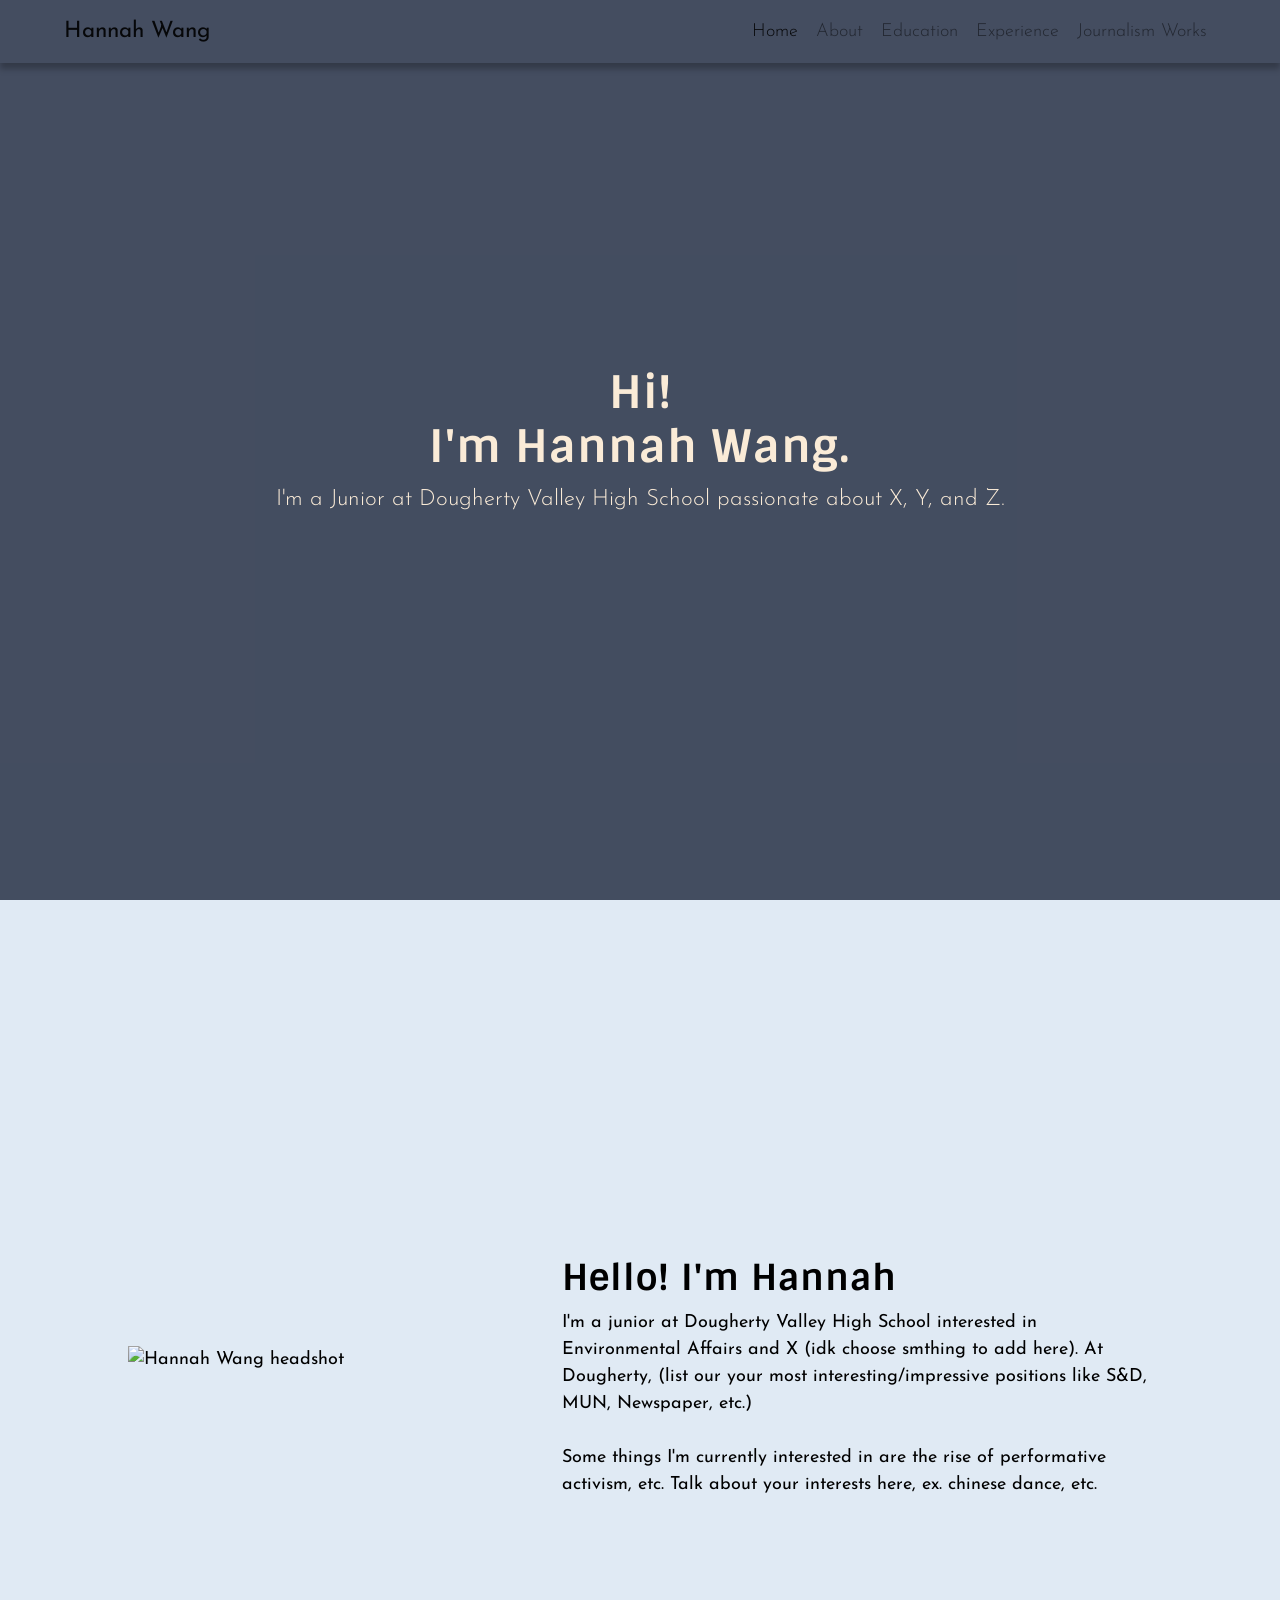
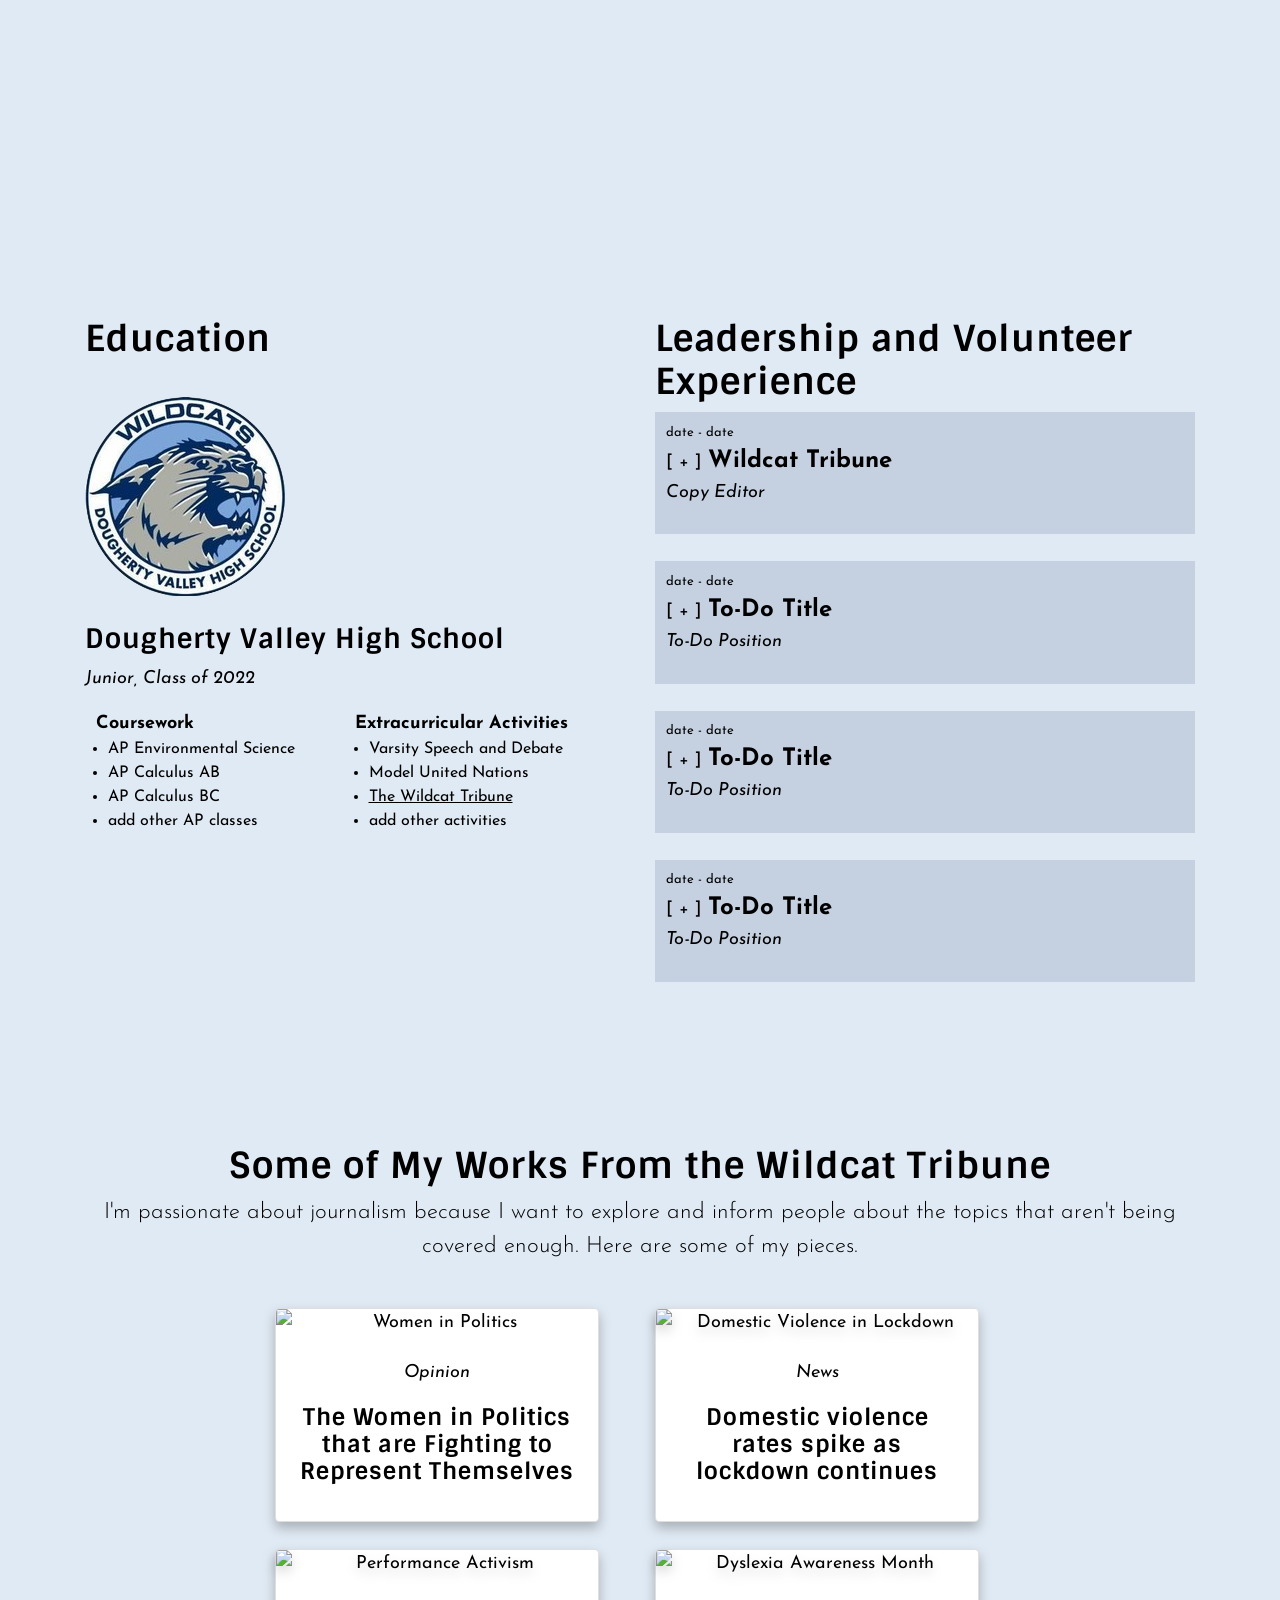
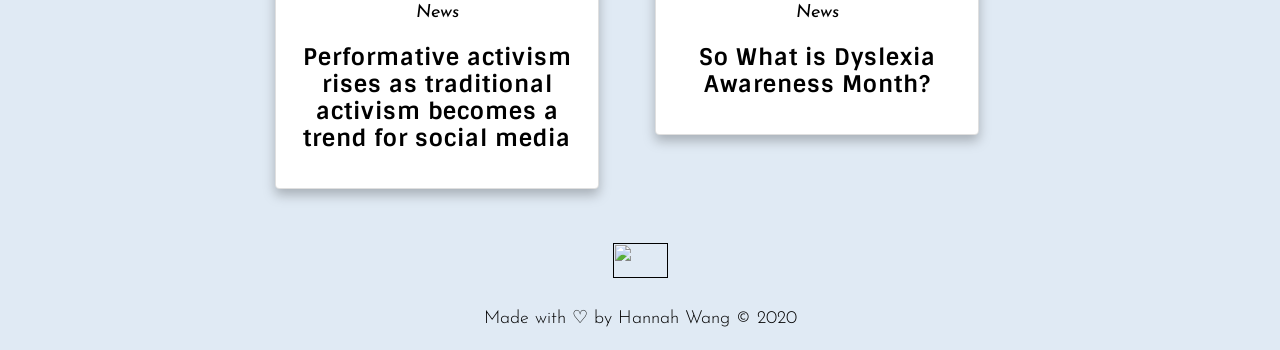
==== index.html @ 97217ae6 "first commit" ====
<!DOCTYPE html>
<html lang="en">
<!--  FONTS -->
<link rel="preconnect" href="https://fonts.gstatic.com">
<link href="https://fonts.googleapis.com/css2?family=Sintony:wght@400;700&display=swap" rel="stylesheet">
<link href="https://fonts.googleapis.com/css2?family=Josefin+Sans:wght@200&display=swap" rel="stylesheet">

<!-- Bootstrap CSS -->
<link rel="stylesheet" href="https://stackpath.bootstrapcdn.com/bootstrap/4.4.1/css/bootstrap.min.css" integrity="sha384-Vkoo8x4CGsO3+Hhxv8T/Q5PaXtkKtu6ug5TOeNV6gBiFeWPGFN9MuhOf23Q9Ifjh" crossorigin="anonymous">
<link rel="canonical" href="https://getbootstrap.com/docs/4.4/examples/cover/">

<!-- Custom styles + JS -->
<link href="styles.css" rel="stylesheet">
<script src="index.js" defer></script>

<!-- Font Awesome Icon Library -->
<link rel="stylesheet" href="https://cdnjs.cloudflare.com/ajax/libs/font-awesome/4.7.0/css/font-awesome.min.css">

<!-- ADD FAVICON STUFF -->
<!-- <link rel="icon" type="image/png" href="images/cw-logo.png" sizes="196x196">
<link rel="icon" href="images/cw-logo.png"  sizes="40x40" type="image/png">
<link rel="icon" href="images/cw-logo.png"  sizes="16x16" type="image/png"> -->

<head>
    <meta charset="utf-8">
    <meta name="viewport" content="width=device-width, initial-scale=1.0">
    <meta name="description" content="All about Hannah Wang - experience, projects, interests, and more.">
    <meta name="author" content="Hannah Wang">
    <title>Hannah Wang | Personal Website</title>
</head>

<!-- Nav Bar Start -->
<header>
    <nav class="navbar navbar-expand-lg fixed-top navbar-light h-center nav-width">
        <a class="navbar-brand" href="">Hannah Wang</a>
        <button class="navbar-toggler" type="button" data-toggle="collapse" data-target="#navbarNav" aria-controls="navbarNav" aria-expanded="false" aria-label="Toggle navigation">
          <span class="navbar-toggler-icon"></span>
        </button>
        <div class="collapse navbar-collapse nav-right" id="navbarNav">
          <ul class="navbar-nav" style="font-weight: 300">
            <li class="nav-item active">
              <a class="nav-link" href="">Home <span class="sr-only">(current)</span></a>
            </li>
            <li class="nav-item">
              <a class="nav-link" href="#about">About</a>
            </li>
            <li class="nav-item">
                <a class="nav-link" href="#education">Education</a>
              </li>
              <li class="nav-item">
                <a class="nav-link" href="#experience">Experience</a>
              </li>
            <li class="nav-item">
              <a class="nav-link" href="#works">Journalism Works</a>
            </li>
          </ul>
        </div>
      </nav>
</header>
<!-- Nav Bar End -->


<body>
    <!-- Jumbotron start -->
    <div class="jumbotron jumbotron-fluid" 
        style=" height:100vh;
                width: 100%;
                display: flex;
                text-align: center;
                align-items: center;
                background-color: #30394de2;
                color: antiquewhite">
        <div class="container">
          <h1 class="title"><b>Hi! <br>I'm Hannah Wang.</b></h1>
          <p class="lead">
              I'm a Junior at Dougherty Valley High School passionate about X, Y, and Z.
          </p>
        </div>
    </div>
    <!-- Jumbotron end -->

    <!-- About Me start-->
    <div class="about h-center about-width" id="about">
        <div class="row" style="height: 100vh; display: flex; align-items: center">
            <div class="col-sm-12 col-md-5 h-center">
                <!-- TO-DO: add headshot-->
                <img src="" class="headshot" alt="Hannah Wang headshot"><br><br>
            </div>
            <div class="col-sm-12 col-md-7 h-center justify-content-center" style="padding: 20px 10px;">
                <span>
                    <h2>Hello! I'm Hannah</h2>
                    <p>
                        <!-- TO-DO: finish About-->
                        I'm a junior at Dougherty Valley High School interested in Environmental Affairs and X (idk choose smthing to add here).
                        At Dougherty, (list our your most interesting/impressive positions like S&D, MUN, Newspaper, etc.) 
                        <br><br>
                        Some things I'm currently interested in are the rise of performative activism, etc.
                        Talk about your interests here, ex. chinese dance, etc.
                    </p>
                </span>
            </div>
        </div>
    </div>
    <!-- About Me end -->

    <!-- Edu/Experience Start -->
    <div class="container">
        <div class="row">
          <div class="col-md-6 col-sm-12 h-center w-95" id="education">
            <br><br><br>
            <h2>Education</h2><br>
            <img src="images/dv-logo.png" alt="Dougherty Valley HS logo"><br><br>
            <h4><b>Dougherty Valley High School</b></h4>
            <p><i>Junior, Class of 2022</i></p>
            <div style='float:left; width:50%; padding: 0 2%;'>
                <b>Coursework</b>
                <ul style="padding-left: 5%; font-size: 16px">
                    <li>AP Environmental Science</li>
                    <li>AP Calculus AB</li>
                    <li>AP Calculus BC</li>
                    <li>add other AP classes</li>
                    <!-- TO-DO: Add stuff -->
                </ul>
            </div>
            
            <div style='float:left; width:50%;'>
                <b>Extracurricular Activities</b>
                <ul style="padding-left: 5%; font-size: 16px">
                    <li>Varsity Speech and Debate</li>
                    <li>Model United Nations</li>
                    <li><a href="https://thewildcattribune.com/" style="text-decoration: underline; color: black">The Wildcat Tribune</a></li>
                    <li>add other activities</li>
                    <!-- TO-DO: Add stuff -->
                </ul>
            </div>
          </div>
          <div class="col-md-6 col-sm-12 h-center w-95" id="experience">
            <br><br><br>
            <h2>Leadership and Volunteer Experience</h2>

                <!-- Tribune -->
                <div class="card" 
                     style="
                        border-radius: 0px; 
                        border: 0px; 
                        background-color: #c5d1e1;
                        padding: 2% 2%;
                        ">
                    <span style="font-size: small">date - date</span>
                    <div>
                        <span id="tribune" onclick="expandtribune()">[ + ]</span>
                        <span style="font-size: 24px"> <b>Wildcat Tribune</b></span>
                    </div>
                    <p><i>Copy Editor</i></p>
                    <p id="tribune-desc" style="display: none">
                        <!-- TO-DO: Add experience description -->
                        Description, similar to resume, can go more into detail here
                    </p>
                </div>
                <br>
                <!-- TO-DO: Experience 2 -->
                <div class="card" 
                     style="
                        border-radius: 0px; 
                        border: 0px; 
                        background-color: #c5d1e1;
                        padding: 2% 2%;
                        ">
                    <span style="font-size: small">date - date</span>
                    <div>
                        <span id="two" onclick="expandtwo()">[ + ]</span>
                        <span style="font-size: 24px"> <b>To-Do Title</b></span>
                    </div>
                    <p><i>To-Do Position</i></p>
                    <p id="two-desc" style="display: none">
                        <!-- TO-DO: Add experience description -->
                        Description, similar to resume, can go more into detail here
                    </p>
                </div>
                <br>
                <!-- TO-DO: Experience 3 -->
                <div class="card" 
                     style="
                        border-radius: 0px; 
                        border: 0px; 
                        background-color: #c5d1e1;
                        padding: 2% 2%;
                        ">
                    <span style="font-size: small">date - date</span>
                    <div>
                        <span id="three" onclick="expandthree()">[ + ]</span>
                        <span style="font-size: 24px"> <b>To-Do Title</b></span>
                    </div>
                    <p><i>To-Do Position</i></p>
                    <p id="three-desc" style="display: none">
                        <!-- TO-DO: Add experience description -->
                        Description, similar to resume, can go more into detail here
                    </p>
                </div>
                <br>
                <!-- TO-DO: Experience 4 -->
                <div class="card" 
                     style="
                        border-radius: 0px; 
                        border: 0px; 
                        background-color: #c5d1e1;
                        padding: 2% 2%;
                        ">
                    <span style="font-size: small">date - date</span>
                    <div>
                        <span id="four" onclick="expandfour()">[ + ]</span>
                        <span style="font-size: 24px"> <b>To-Do Title </b></span>
                    </div>
                    <p><i>To-Do Position</i></p>
                    <p id="four-desc" style="display: none">
                        <!-- TO-DO: Add experience description -->
                        Description, similar to resume, can go more into detail here
                    </p>
                </div>
          </div>
        </div>
      
    <!-- Edu/Experience end -->
    <br><br><br>
    <!-- My Work Start -->
        <div class="works text-center h-center" id="works" >
            <br><br><br>
            <h2>Some of My Works From the Wildcat Tribune</h2>
            <p class="lead">
                I'm passionate about journalism because I want to explore and inform people about the topics that aren't being covered enough. Here are some of my pieces.
            </p>
            <br>
            <div class="row justify-content-center">
                <!-- Women in Politics Article start -->
                <div class="col-md-4">
                    <a href="https://thewildcattribune.com/10047/opinion/the-presence-of-women-in-politics-will-allow-women-to-represent-themselves/" target="_blank">
                        <div class="card" 
                         style="width: 18em;
                                filter: drop-shadow(0px 6px 6px rgba(0, 0, 0, 0.25));
                        ">
                            <img src="https://thewildcattribune.com/wp-content/uploads/2020/10/50330861953_d2ab555106_c-e1602313661544.jpg" class="card-img-top" alt="Women in Politics" tyle="filter: drop-shadow(0px 6px 6px rgba(0, 0, 0, 0.15));">
                            <div class="card-body">
                                <p><i>Opinion</i></p>
                                <h5 class="card-title">
                                    The Women in Politics that are Fighting to Represent Themselves 
                                </h5>
                            </div>
                        </div>
                    </a>
                </div>
                <!-- Women in Politics Article end -->

                <!-- Dom Violence Article start -->
                <div class="col-md-4">
                    <a href="https://thewildcattribune.com/9349/issue-9/domestic-violence-rates-spike-as-lockdown-continues/" target="_blank">
                        <div class="card" 
                         style="width: 18em;
                                filter: drop-shadow(0px 6px 6px rgba(0, 0, 0, 0.25));
                        ">
                            <img src="https://thewildcattribune.com/wp-content/uploads/2020/05/Home-Sweet-Home-675x900.png" class="card-img-top" alt="Domestic Violence in Lockdown" style="filter: drop-shadow(0px 6px 6px rgba(0, 0, 0, 0.15));">
                            <div class="card-body">
                                <p><i>News</i></p>
                                <h5 class="card-title">
                                    Domestic violence rates spike as lockdown continues                                
                                </h5>
                            </div>
                        </div>
                    </a>
                </div>
            </div>
            <!-- Dom Violence Article end -->

            <br>
            <!-- Performance Activism Article start -->
            <div class="row justify-content-center">
                <div class="col-md-4">
                    <a href="https://thewildcattribune.com/10174/news/performative-activism-rises-as-traditional-activism-becomes-a-trend-for-social-media/" target="_blank">
                        <div class="card" 
                         style="width: 18em;
                                filter: drop-shadow(0px 6px 6px rgba(0, 0, 0, 0.25));
                        ">
                            <img src="https://thewildcattribune.com/wp-content/uploads/2020/10/50493058587_aefa9e11bf_o.jpg" class="card-img-top" alt="Performance Activism" style="filter: drop-shadow(0px 6px 6px rgba(0, 0, 0, 0.15));">
                            <div class="card-body">
                                <p><i>News</i></p>
                                <h5 class="card-title">
                                    Performative activism rises as traditional activism becomes a trend for social media
                                </h5>
                            </div>
                        </div>
                    </a>
                </div>
                <!-- Performance Activism Article end -->


                <!-- Dyslexia Article start-->
                <div class="col-md-4">
                    <a href="https://thewildcattribune.com/7648/news/printing-to-speaking-spreading-awareness-about-dyslexia-awareness-month/" target="_blank">
                        <div class="card" 
                         style="width: 18em;
                                filter: drop-shadow(0px 6px 6px rgba(0, 0, 0, 0.25));
                        ">
                            <img src="https://static1.squarespace.com/static/5863e044725e257cee210d45/5863e171414fb56e15e5ecc0/5d9b7f59441b4941b1c8b574/1571854296483/Instagram+Dyslexia+Awareness+Month+%281%29.png?format=1500w" class="card-img-top" alt="Dyslexia Awareness Month" style="filter: drop-shadow(0px 6px 6px rgba(0, 0, 0, 0.15));">
                            <div class="card-body">
                                <p><i>News</i></p>
                                <h5 class="card-title">
                                    So What is Dyslexia Awareness Month?                               
                                </h5>
                            </div>
                        </div>
                    </a>
                </div>
                <!-- Dyslexia Article end-->

            </div>
        </div>
    </div>
    <!-- My Work End -->
    <br><br>
    <!-- Footer -->
    <footer class="footer">
        <p class="mobile" style="text-align: center; font-weight: 300;">
            <a href="">
                <img src="images/image.png" width="55" height="35" alt="">
            </a>
            <br><br>
            Made with ♡ by Hannah Wang &copy; 2020
        </p>
    </footer>
</body>

<!-- BOOTSTRAP JS -->
<script src="https://code.jquery.com/jquery-3.4.1.slim.min.js" integrity="sha384-J6qa4849blE2+poT4WnyKhv5vZF5SrPo0iEjwBvKU7imGFAV0wwj1yYfoRSJoZ+n" crossorigin="anonymous"></script>
<script src="https://cdn.jsdelivr.net/npm/popper.js@1.16.0/dist/umd/popper.min.js" integrity="sha384-Q6E9RHvbIyZFJoft+2mJbHaEWldlvI9IOYy5n3zV9zzTtmI3UksdQRVvoxMfooAo" crossorigin="anonymous"></script>
<script src="https://stackpath.bootstrapcdn.com/bootstrap/4.4.1/js/bootstrap.min.js" integrity="sha384-wfSDF2E50Y2D1uUdj0O3uMBJnjuUD4Ih7YwaYd1iqfktj0Uod8GCExl3Og8ifwB6" crossorigin="anonymous"></script>

</html>
---- styles.css ----
/* 
*Globals 
*/
html,
body {
  background-color: #e0eaf4;
  text-shadow: none;
  background-repeat: repeat;
  background-size: cover;
  color: black;
  /* font-family: 'Poppins', sans-serif; */
  font-family: 'Josefin Sans', sans-serif;
  font-weight: 400;
  font-size: large;
  scroll-behavior: smooth;
}

h1, h2, h3, h4, h5, h6 {
    /* font-family: 'Quattrocento', serif; */
    font-family: 'Sintony', sans-serif;
    font-weight: 700;
    /* text-transform: uppercase; */
    letter-spacing: 1px;
}

.width-80 {
    width: 80%;
}

.w-95 {
    width: 95%;
}

.h-center {
    margin-left: auto;
    margin-right: auto;
}

.btn-primary {
    /* background: #4A4C71; */
    border-radius: 50px;
    border: 0px;
}

.btn-text {
    /* color: #FFF7EE; */
    font-size: 16px;
}

.btn-primary:hover {
    /* background: #4A4C71; */
}

.btn-text:hover {
    text-decoration: none;
    /* color: #FFF7EE; */
}

.btn {
    letter-spacing: 4px;
}

ul{
    margin-left: 0px;
  }

a {
    text-decoration: none;
    color: black;
}

a:hover {
    text-decoration: none;
    color: black;
}

/* 
* NAV BAR 
*/
.navbar {
    box-shadow: 0px 6px 6px rgba(0, 0, 0, 0.25);
}

.nav-width {
    padding-left: 5%;
    padding-right: 5%;
}
.nav-right {
    display: flex;
    justify-content: flex-end;
}

@media screen and (max-width: 600px) {
    .nav-right {
        display: flex;
        justify-content: center;
    }
}

.navbar.scrolled {
    background-color: #e0eaf4 !important;
    transition: background-color 200ms linear;
  }

/* 
* JUMBOTRON 
*/
.icon {
    /* color: rgb(255,241,224); */
    padding: 0 1%;
}


/* 
* ABOUT 
*/
.about {
    height: 100vh;
    width: 100%;
    display: flex;
    align-items: center;
}

.resume-button {
    position: absolute;
    width: 200px;
    height: 45px;


    background: #4A4C71;
    border-radius: 50px;
}

.about-width {
    width: 80%;
}

.headshot {
    width: 100%;
    display: flex;
    justify-content: center;
    align-items: center;
}

@media screen and (max-width: 600px) {
    /* Place the timelime to the left */
    .about {
        height: 100%;
        font-size: 16px;
        width: 90%;
    }

    .headshot {
        width: 90vw;
    }


/*
* Education/Experience
*/
.exp-card {
    border-radius: 0px;
    background-color: antiquewhite;
    width: 100%;
    height: 100%;
    border: 1px solid black;
}

/*
* Education/Experience
*/
.works {
    height: 100vh;
    padding: 5% 0;
}
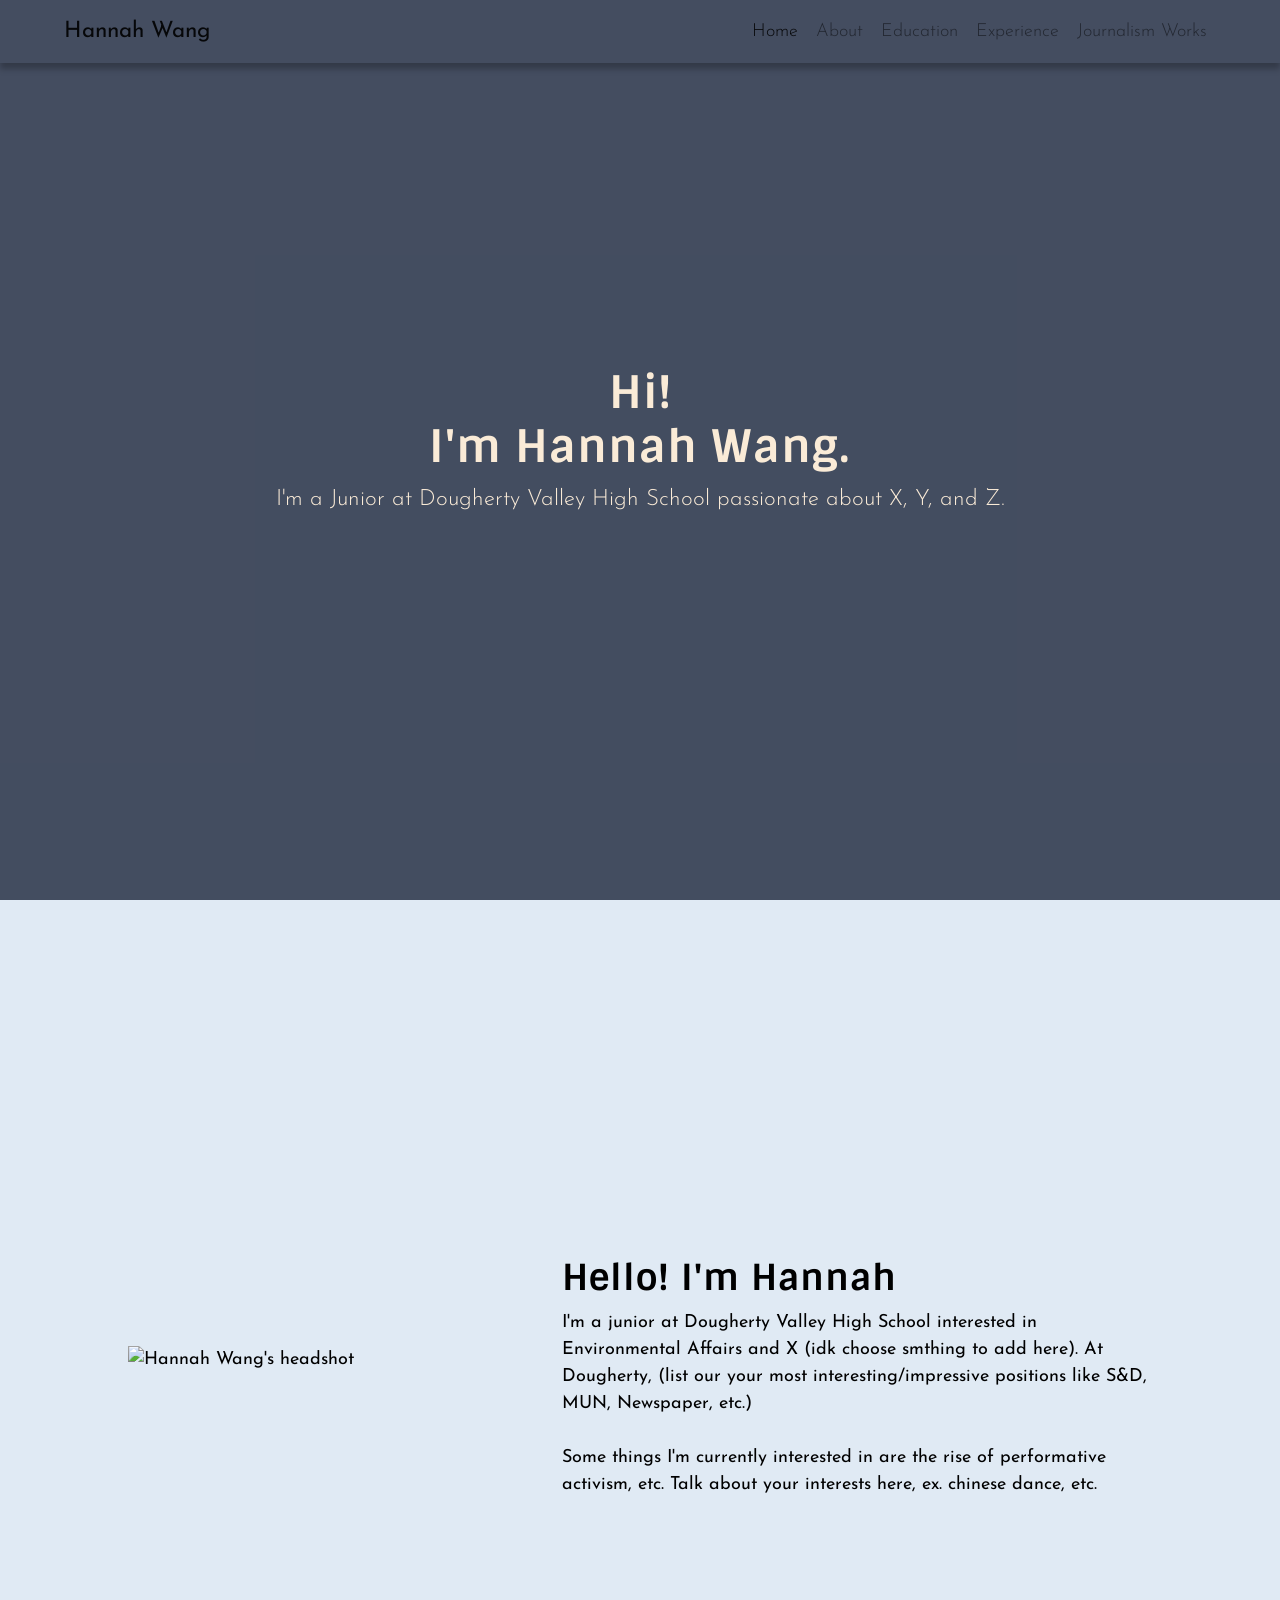
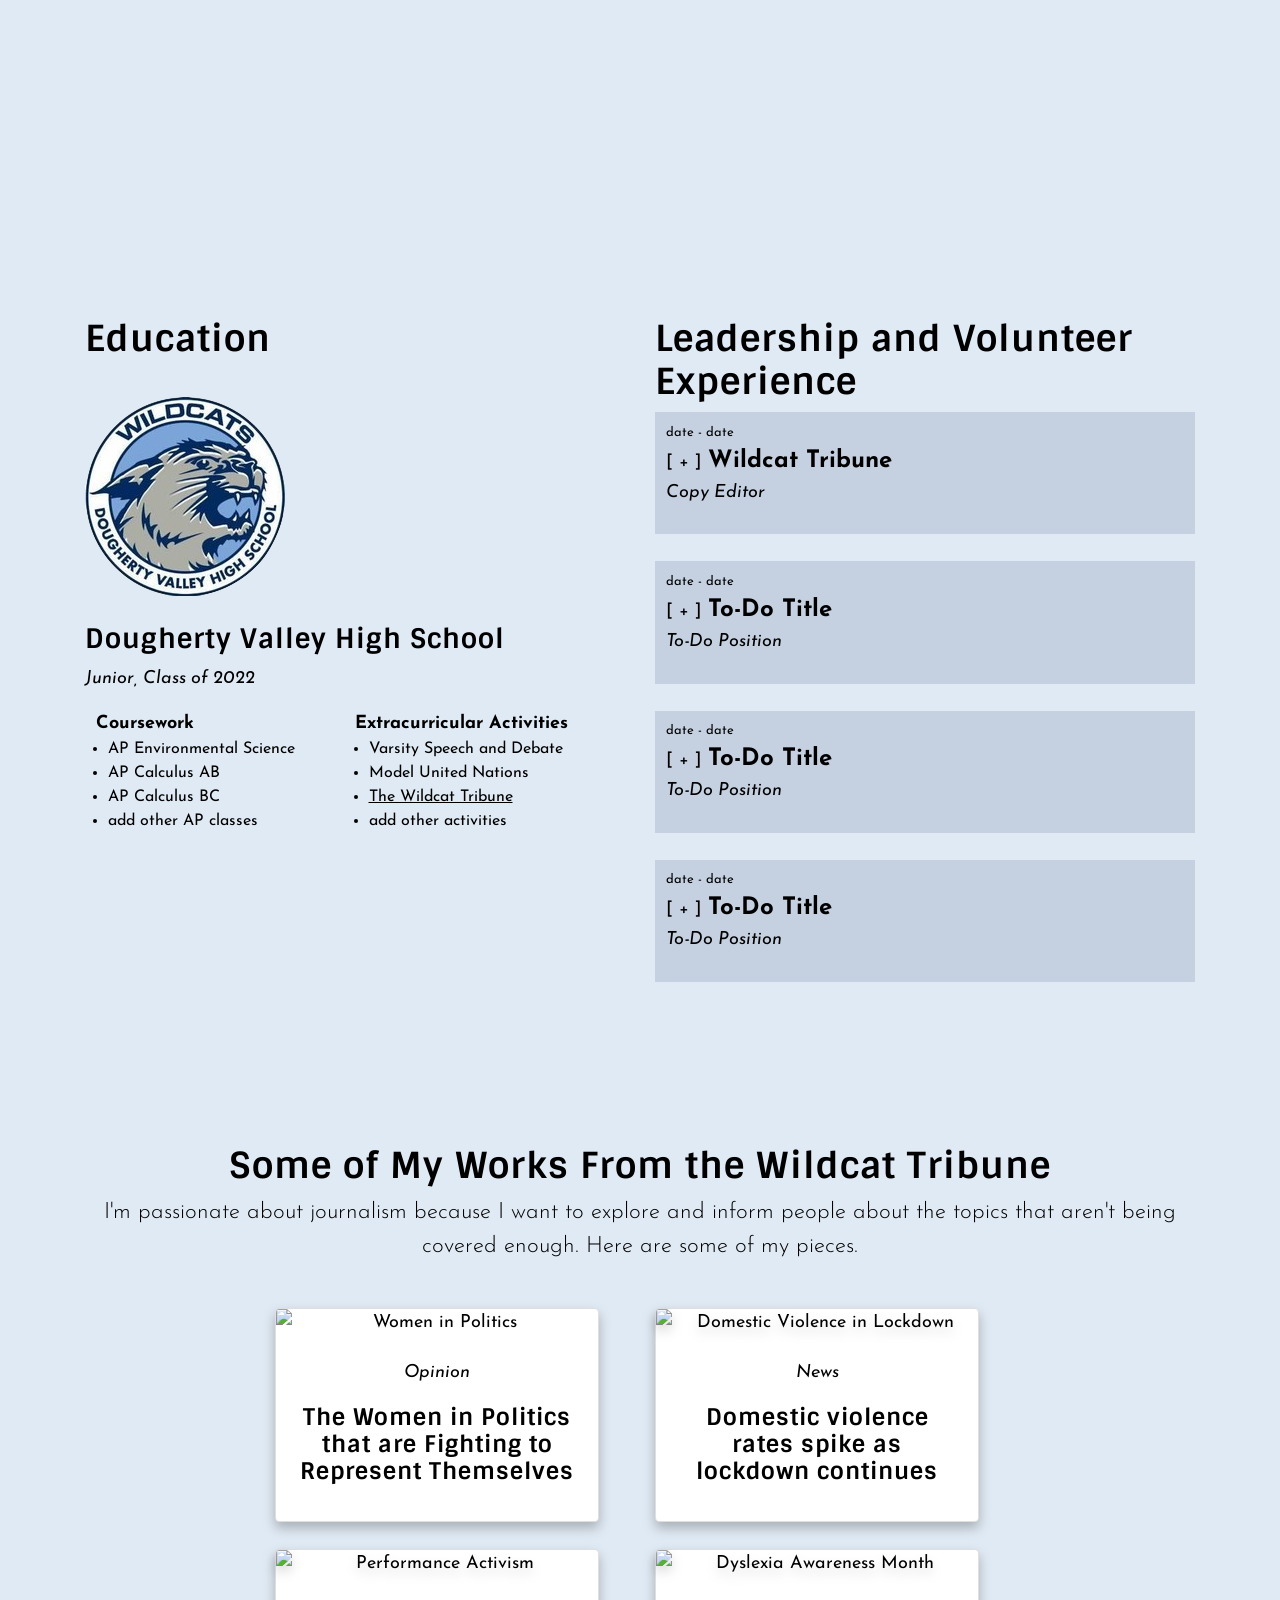
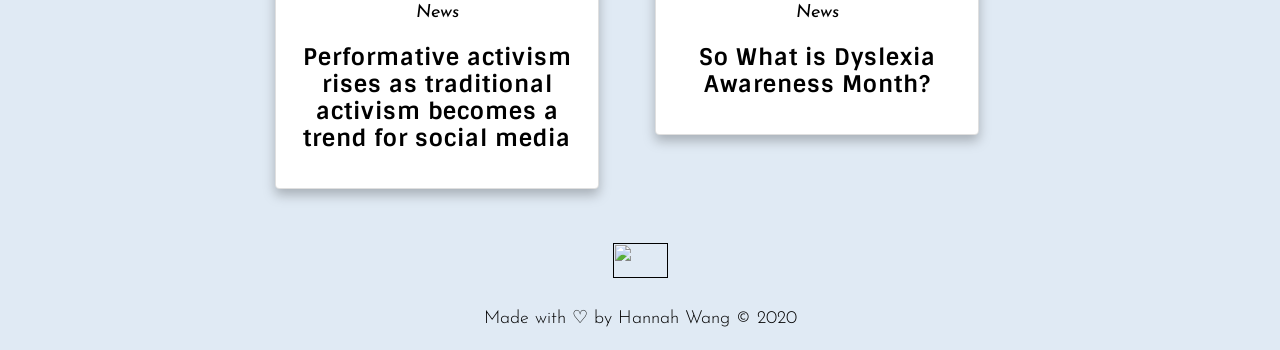
==== commit 9b112267: "edited" ====
--- a/index.html
+++ b/index.html
@@ -84,7 +84,7 @@
         <div class="row" style="height: 100vh; display: flex; align-items: center">
             <div class="col-sm-12 col-md-5 h-center">
                 <!-- TO-DO: add headshot-->
-                <img src="" class="headshot" alt="Hannah Wang headshot"><br><br>
+                <img src="" class="headshot" alt="Hannah Wang's headshot"><br><br>
             </div>
             <div class="col-sm-12 col-md-7 h-center justify-content-center" style="padding: 20px 10px;">
                 <span>
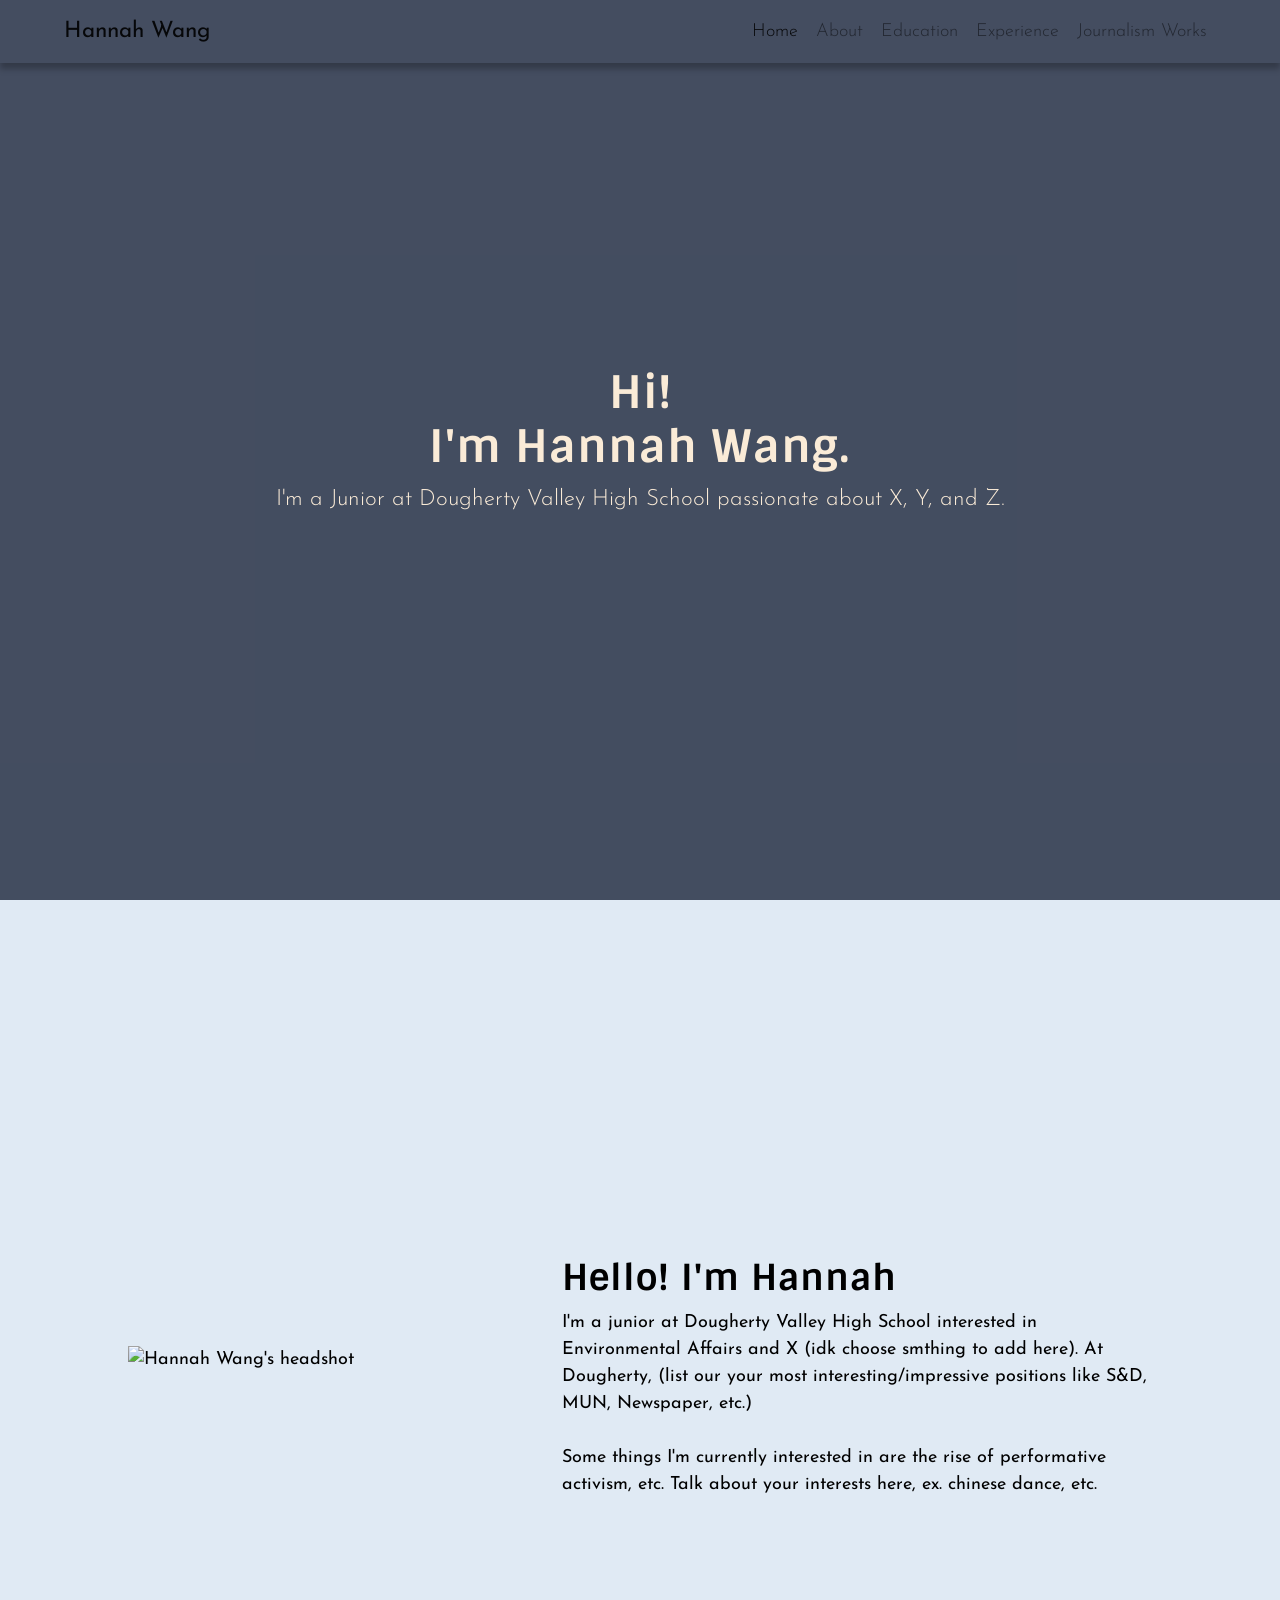
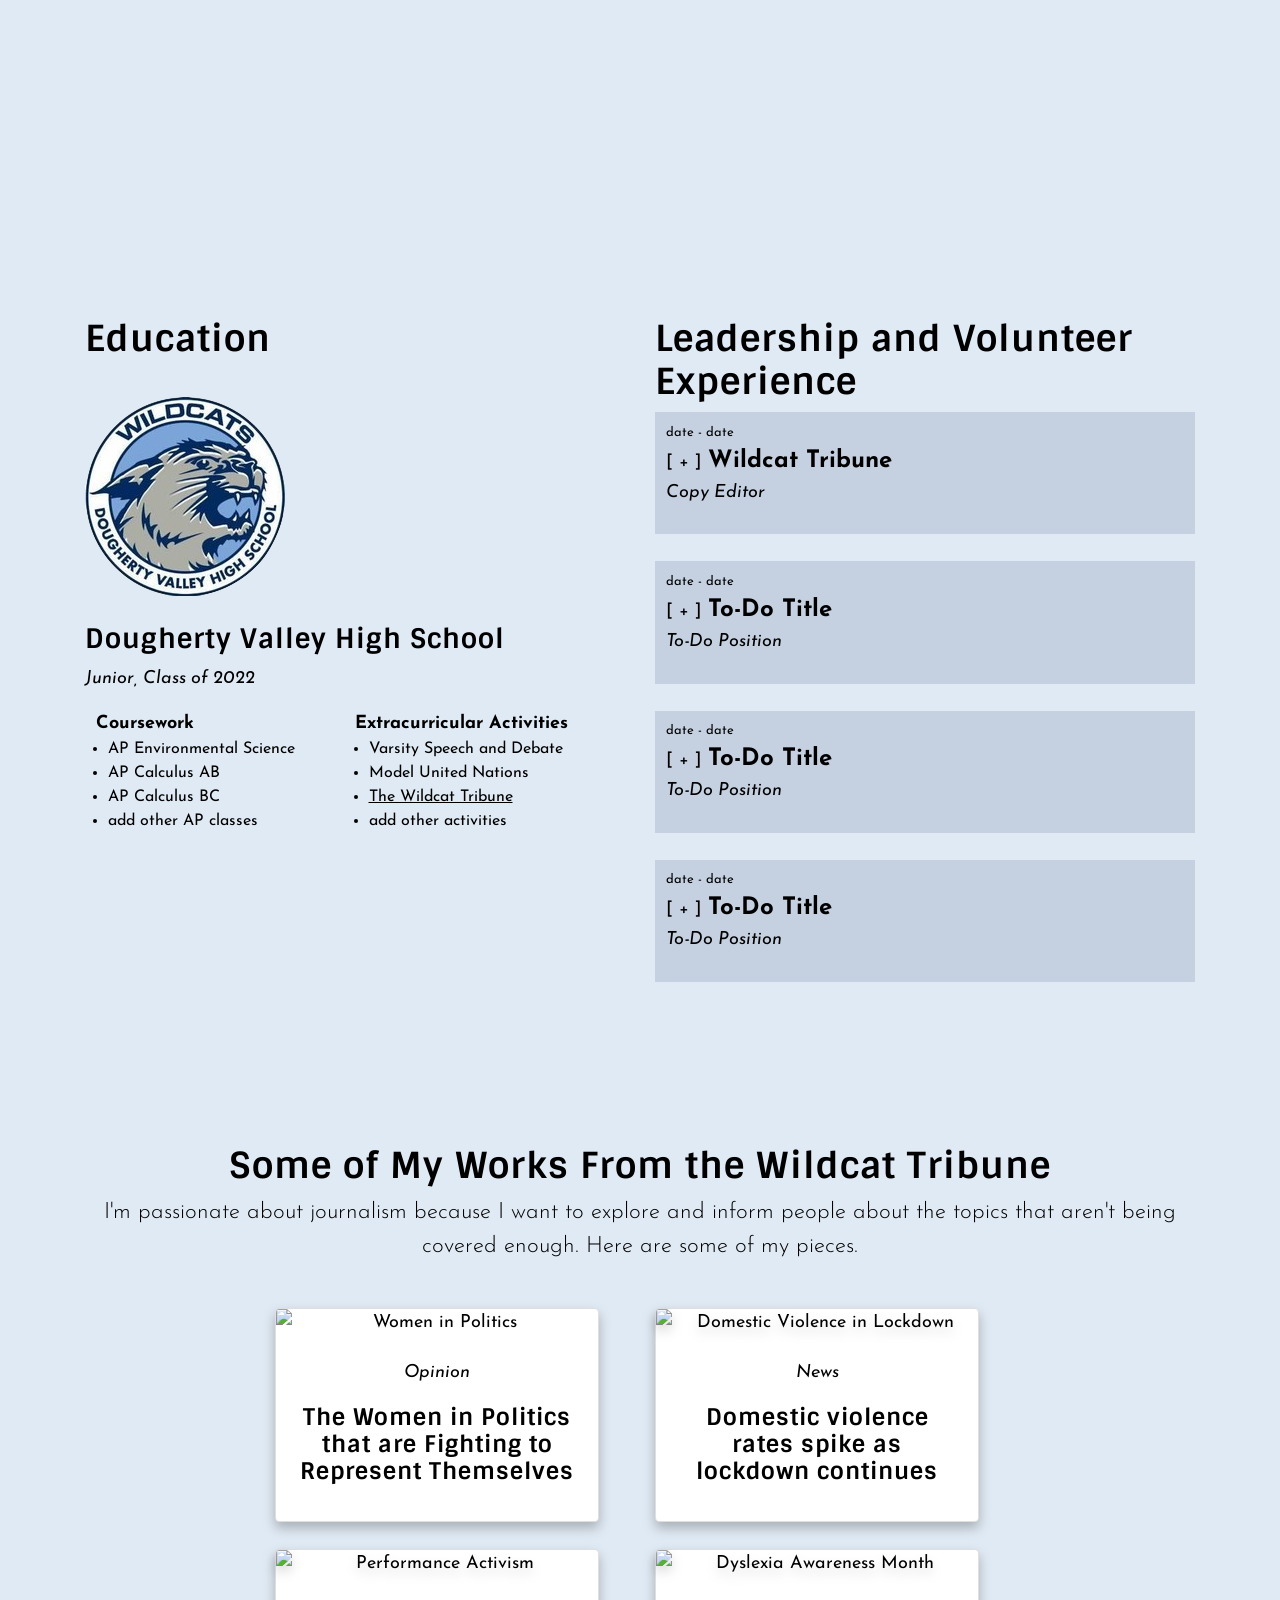
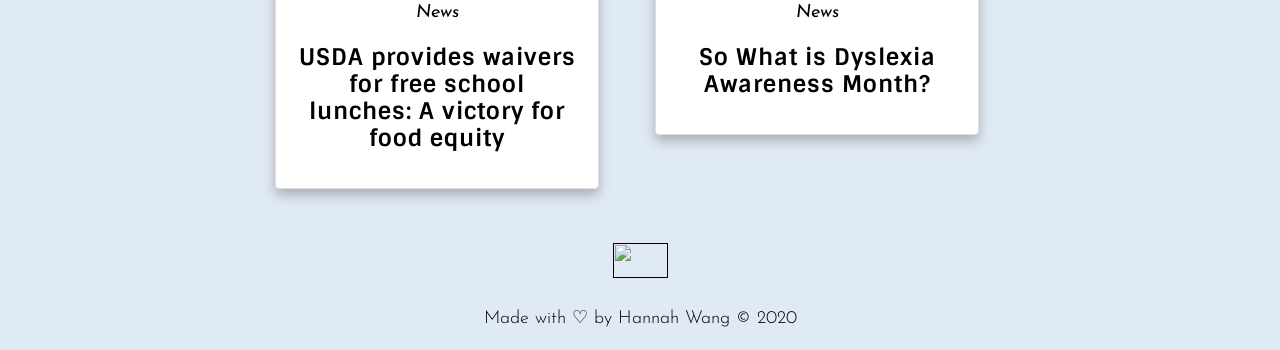
==== commit f9553302: "Update index.html" ====
--- a/index.html
+++ b/index.html
@@ -279,11 +279,11 @@
                          style="width: 18em;
                                 filter: drop-shadow(0px 6px 6px rgba(0, 0, 0, 0.25));
                         ">
-                            <img src="https://thewildcattribune.com/wp-content/uploads/2020/10/50493058587_aefa9e11bf_o.jpg" class="card-img-top" alt="Performance Activism" style="filter: drop-shadow(0px 6px 6px rgba(0, 0, 0, 0.15));">
+                            <img src="https://thewildcattribune.com/wp-content/uploads/2021/02/50906214281_7ab40fb254_o.jpg" class="card-img-top" alt="Performance Activism" style="filter: drop-shadow(0px 6px 6px rgba(0, 0, 0, 0.15));">
                             <div class="card-body">
                                 <p><i>News</i></p>
                                 <h5 class="card-title">
-                                    Performative activism rises as traditional activism becomes a trend for social media
+                                    USDA provides waivers for free school lunches: A victory for food equity
                                 </h5>
                             </div>
                         </div>
@@ -333,4 +333,4 @@
 <script src="https://cdn.jsdelivr.net/npm/popper.js@1.16.0/dist/umd/popper.min.js" integrity="sha384-Q6E9RHvbIyZFJoft+2mJbHaEWldlvI9IOYy5n3zV9zzTtmI3UksdQRVvoxMfooAo" crossorigin="anonymous"></script>
 <script src="https://stackpath.bootstrapcdn.com/bootstrap/4.4.1/js/bootstrap.min.js" integrity="sha384-wfSDF2E50Y2D1uUdj0O3uMBJnjuUD4Ih7YwaYd1iqfktj0Uod8GCExl3Og8ifwB6" crossorigin="anonymous"></script>
 
-</html>+</html>
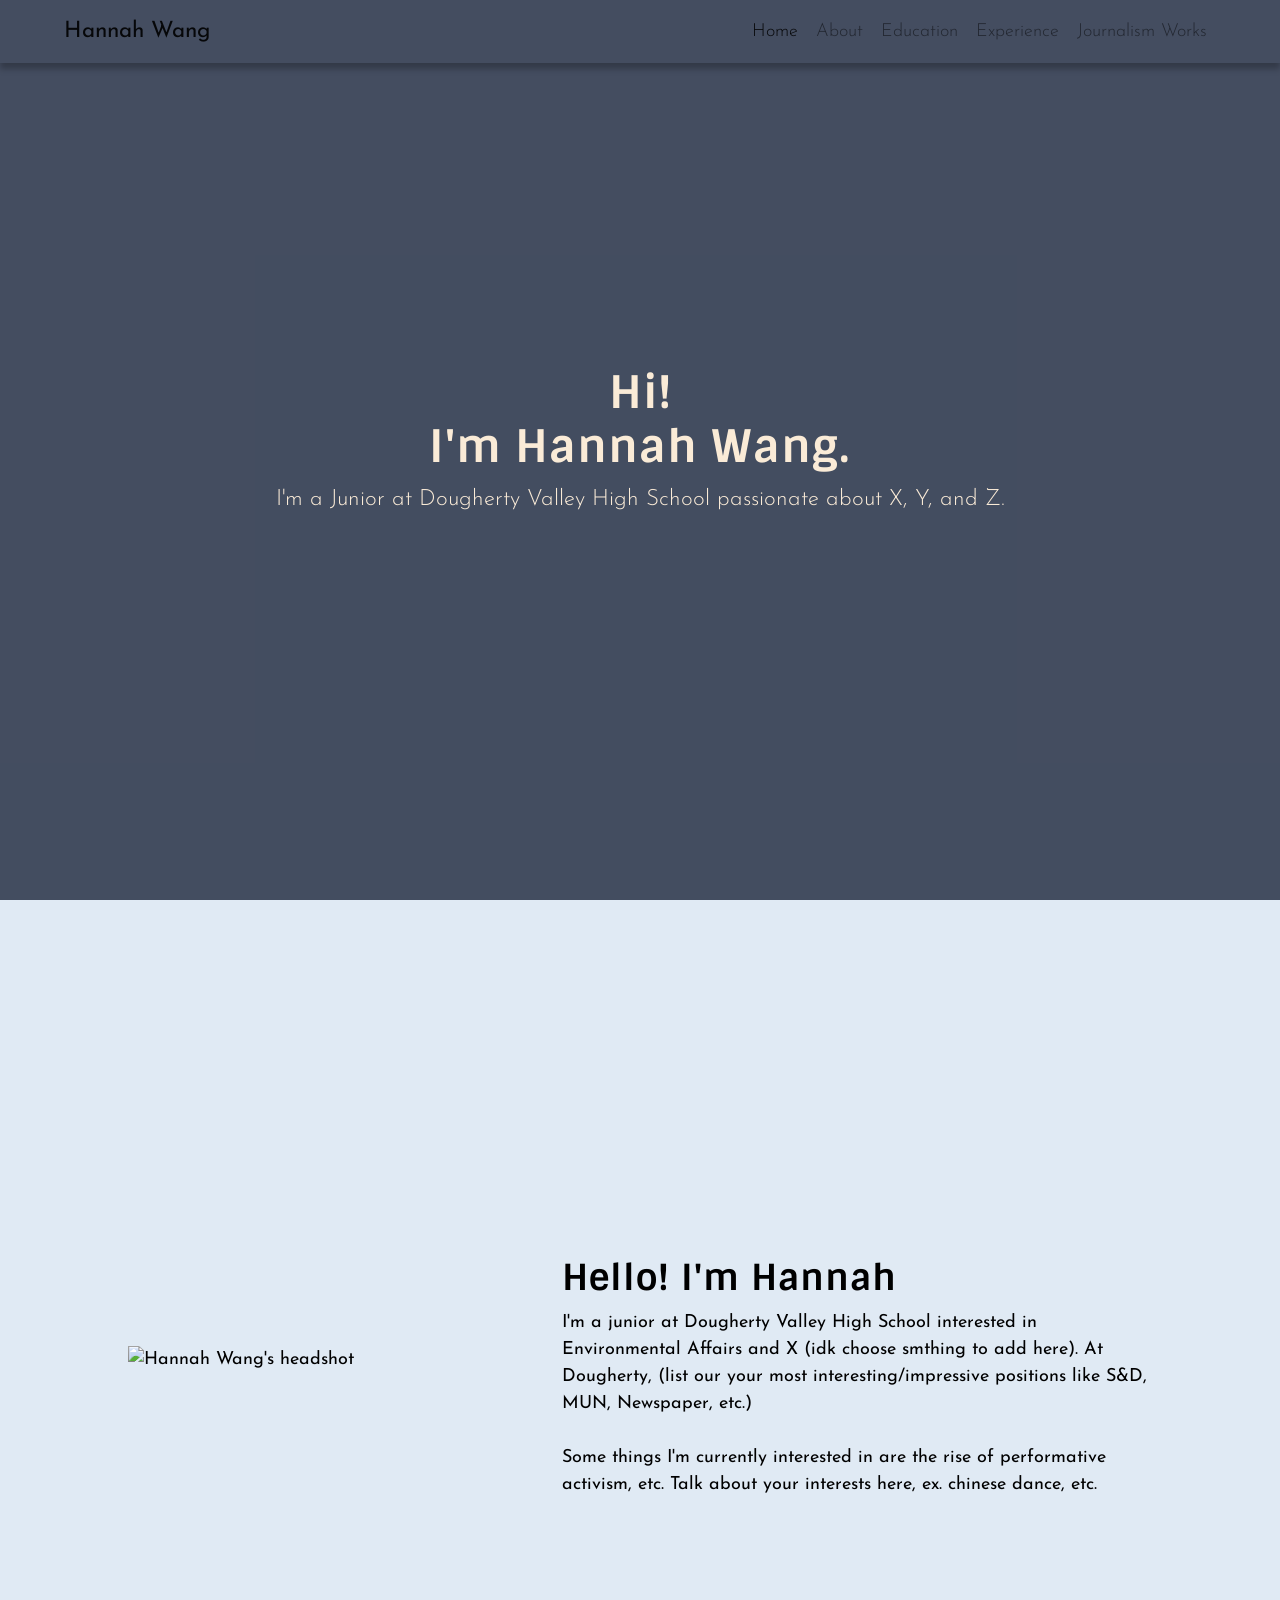
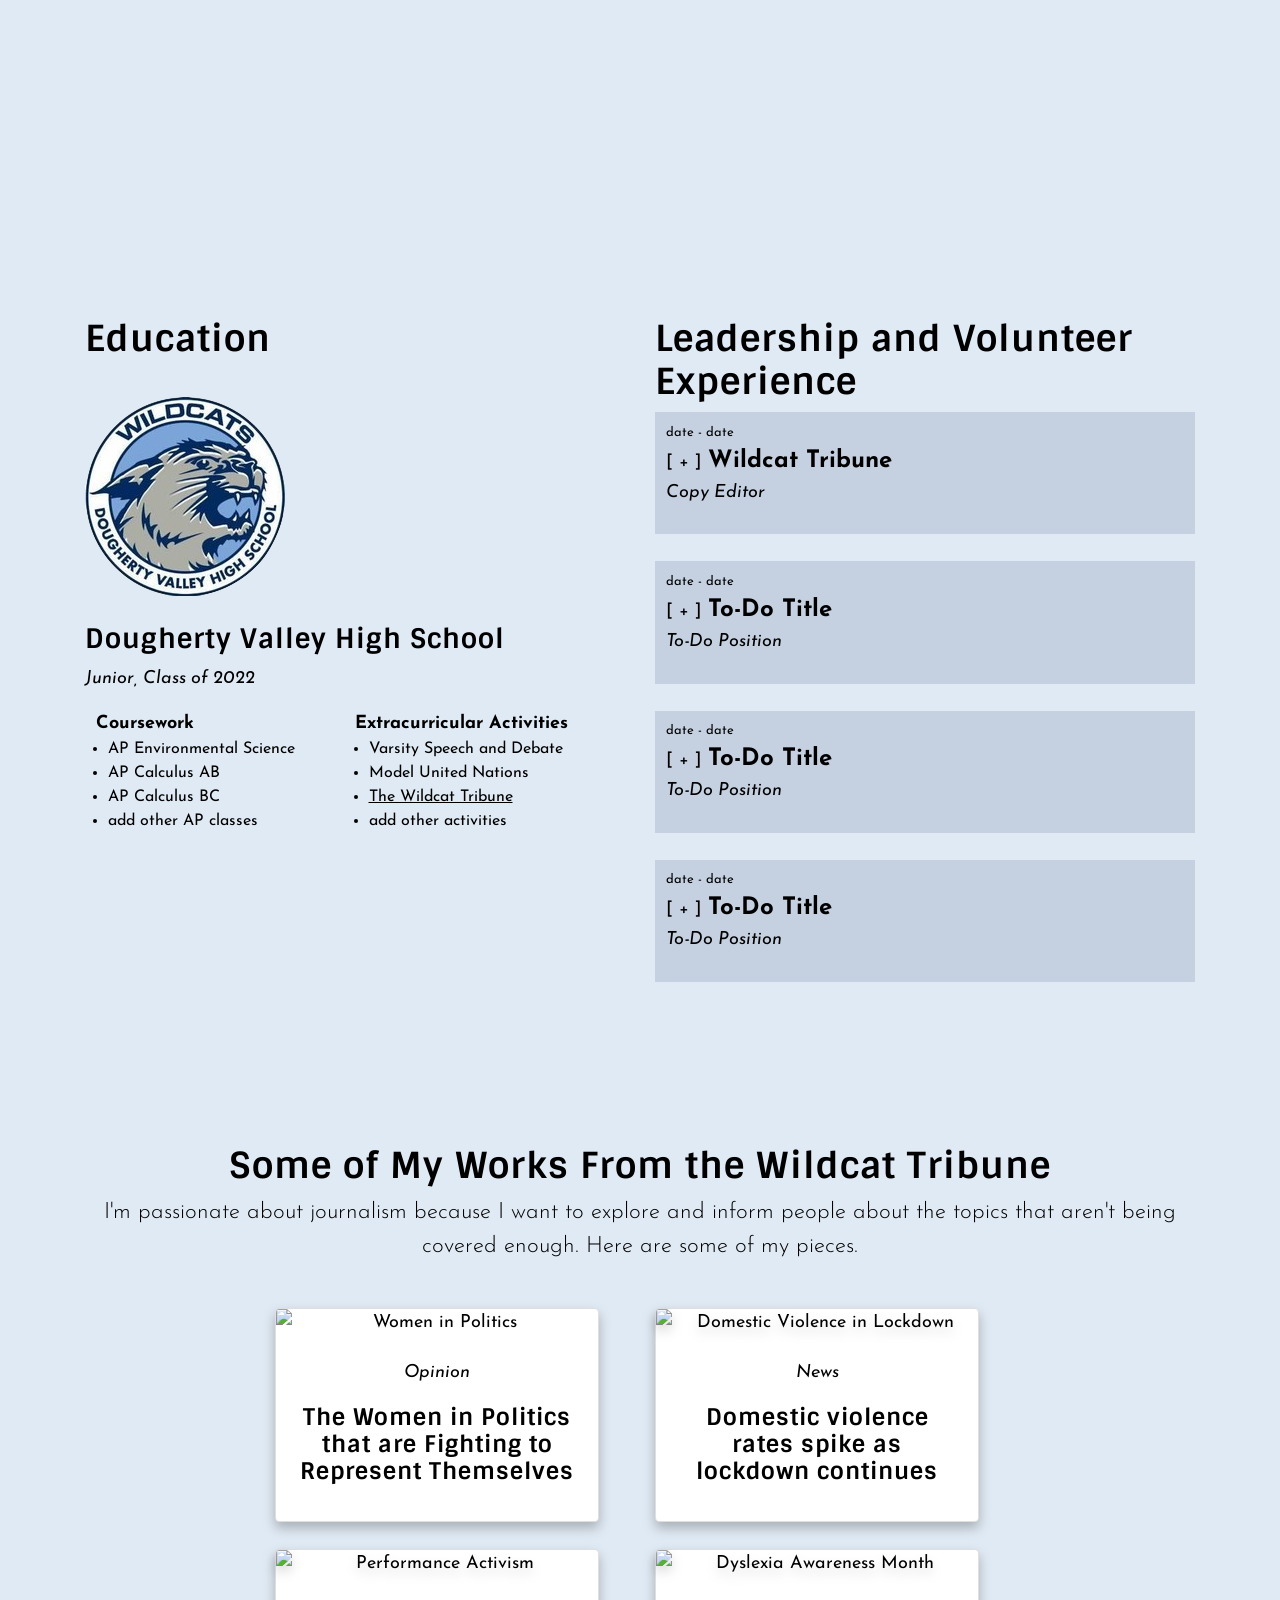
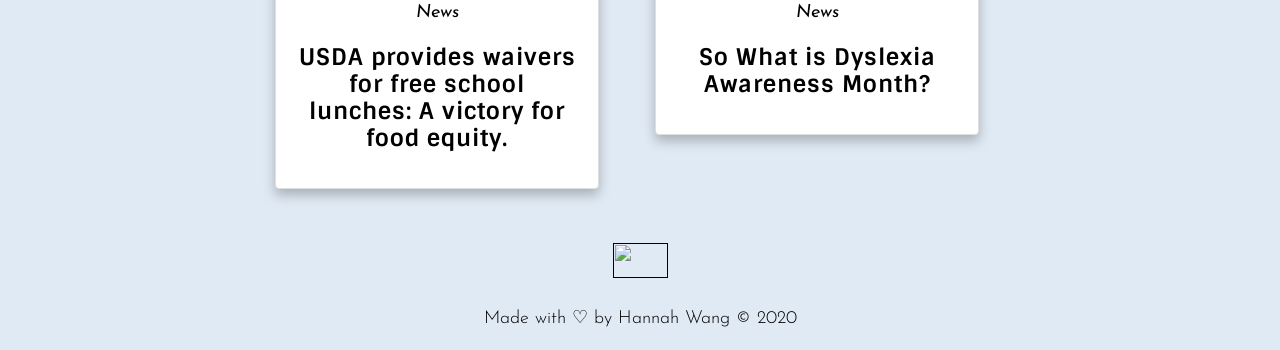
==== commit b7369fe6: "Update index.html" ====
--- a/index.html
+++ b/index.html
@@ -283,7 +283,7 @@
                             <div class="card-body">
                                 <p><i>News</i></p>
                                 <h5 class="card-title">
-                                    USDA provides waivers for free school lunches: A victory for food equity
+                                    USDA provides waivers for free school lunches: A victory for food equity.
                                 </h5>
                             </div>
                         </div>
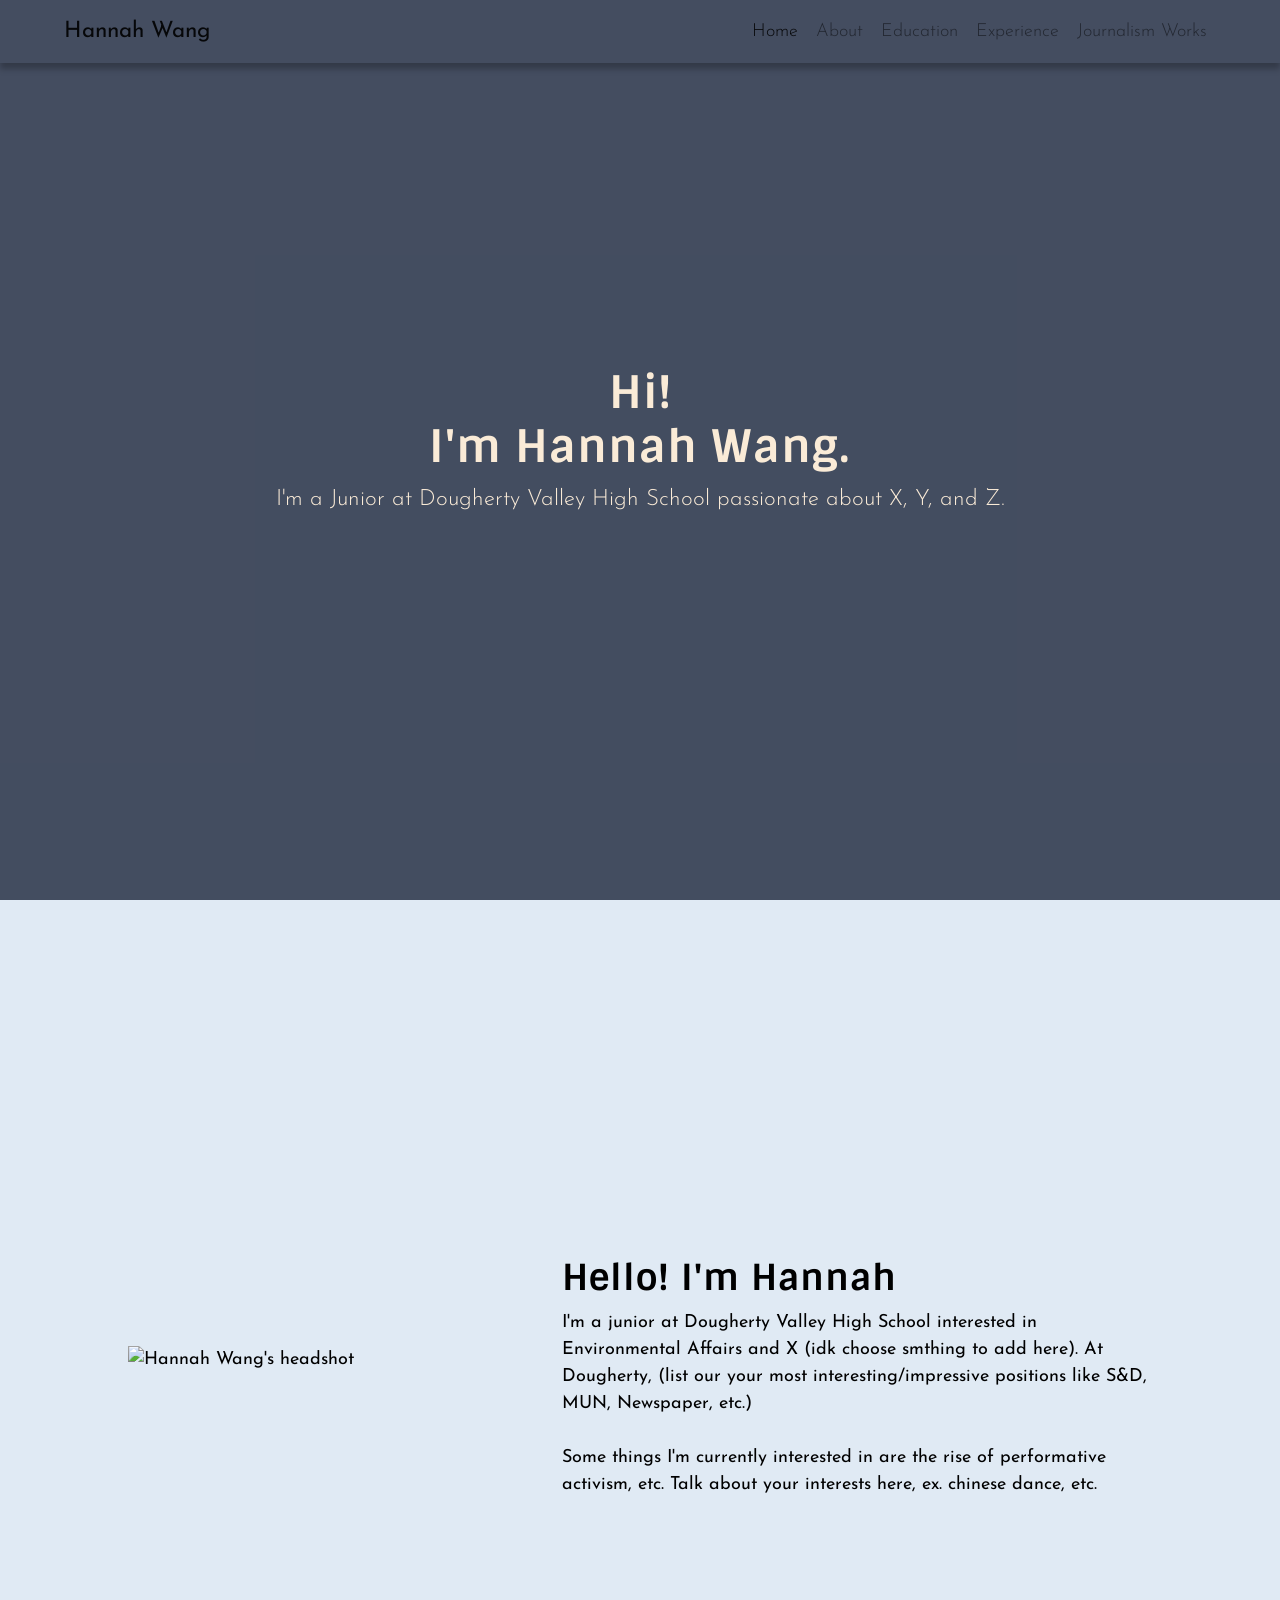
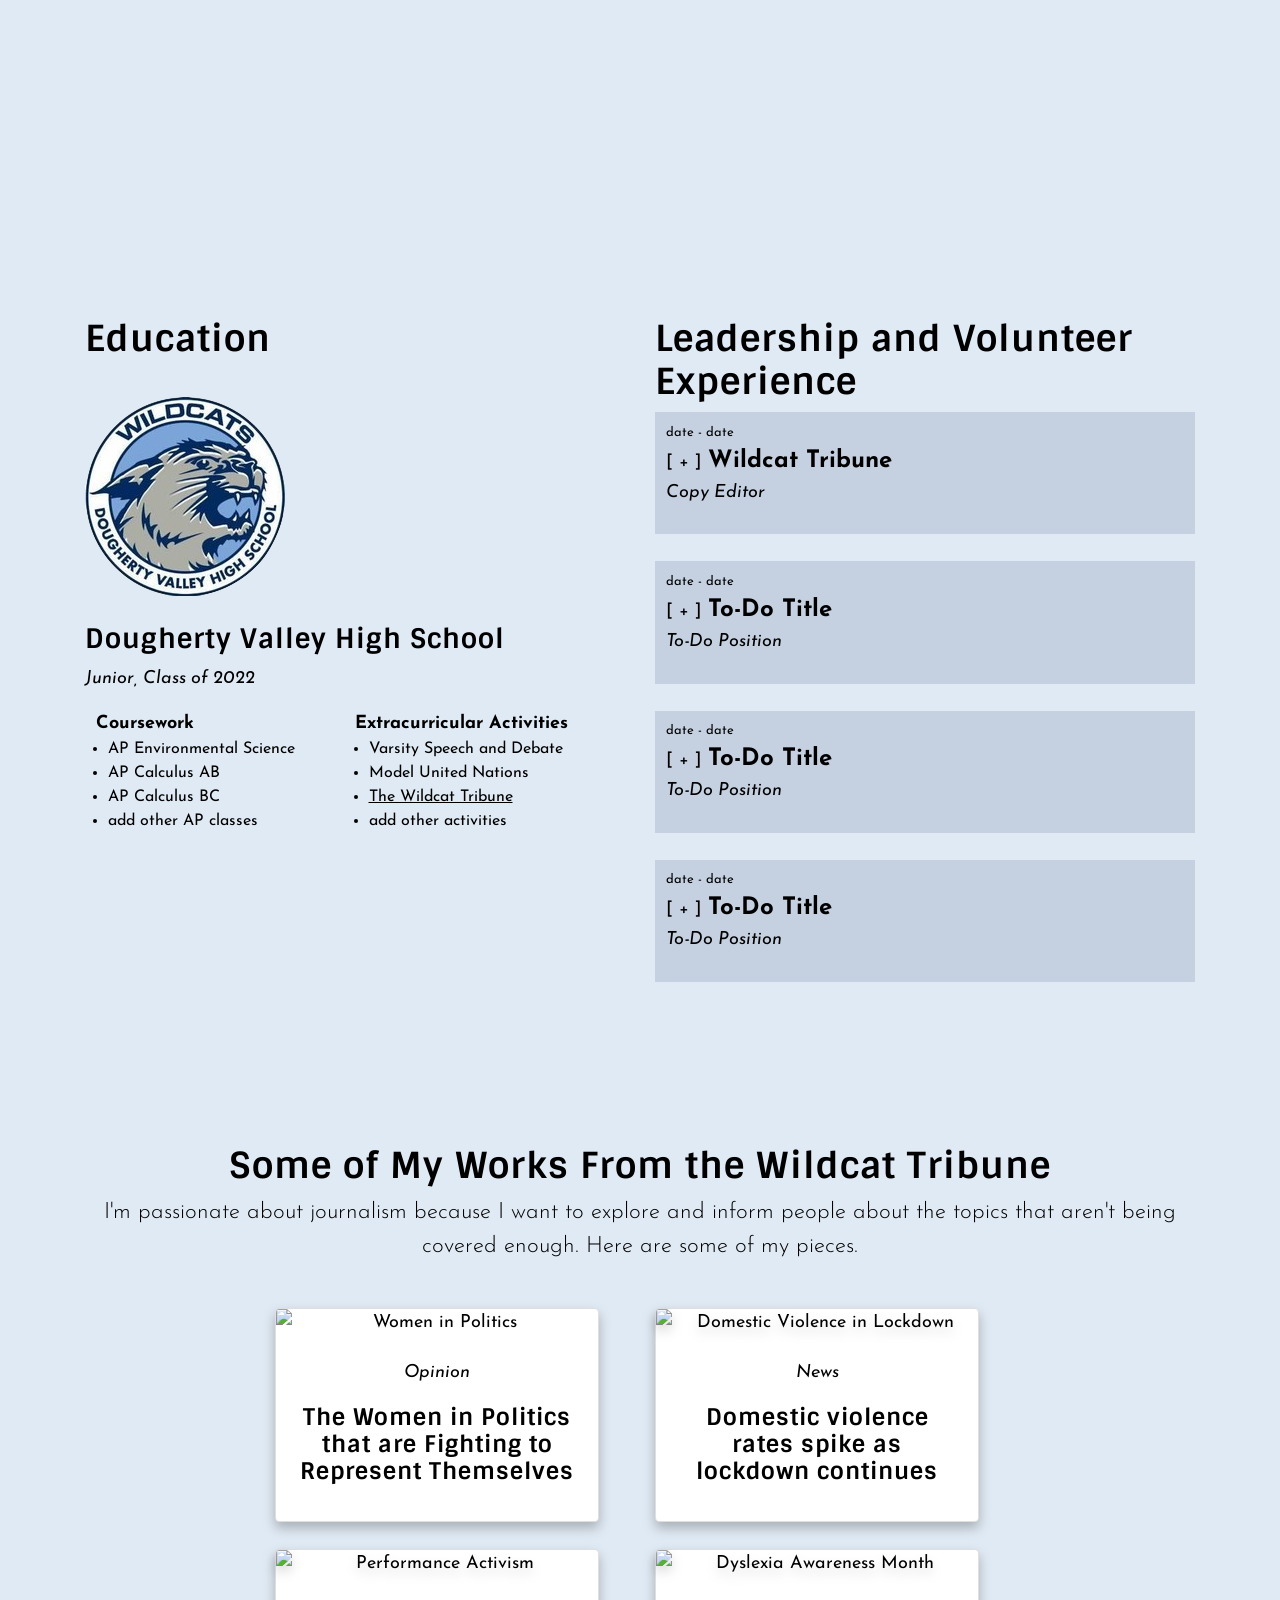
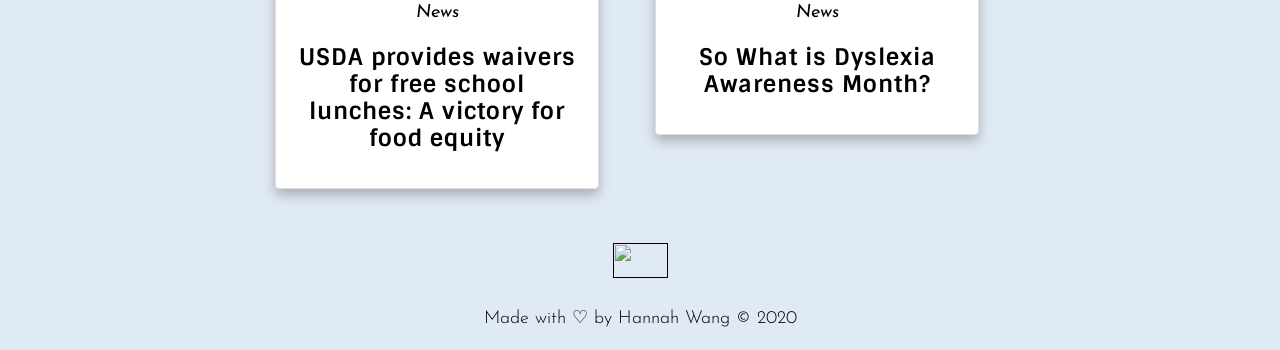
==== commit f4d5d902: "Update index.html" ====
--- a/index.html
+++ b/index.html
@@ -283,7 +283,7 @@
                             <div class="card-body">
                                 <p><i>News</i></p>
                                 <h5 class="card-title">
-                                    USDA provides waivers for free school lunches: A victory for food equity.
+                                   USDA provides waivers for free school lunches: A victory for food equity
                                 </h5>
                             </div>
                         </div>
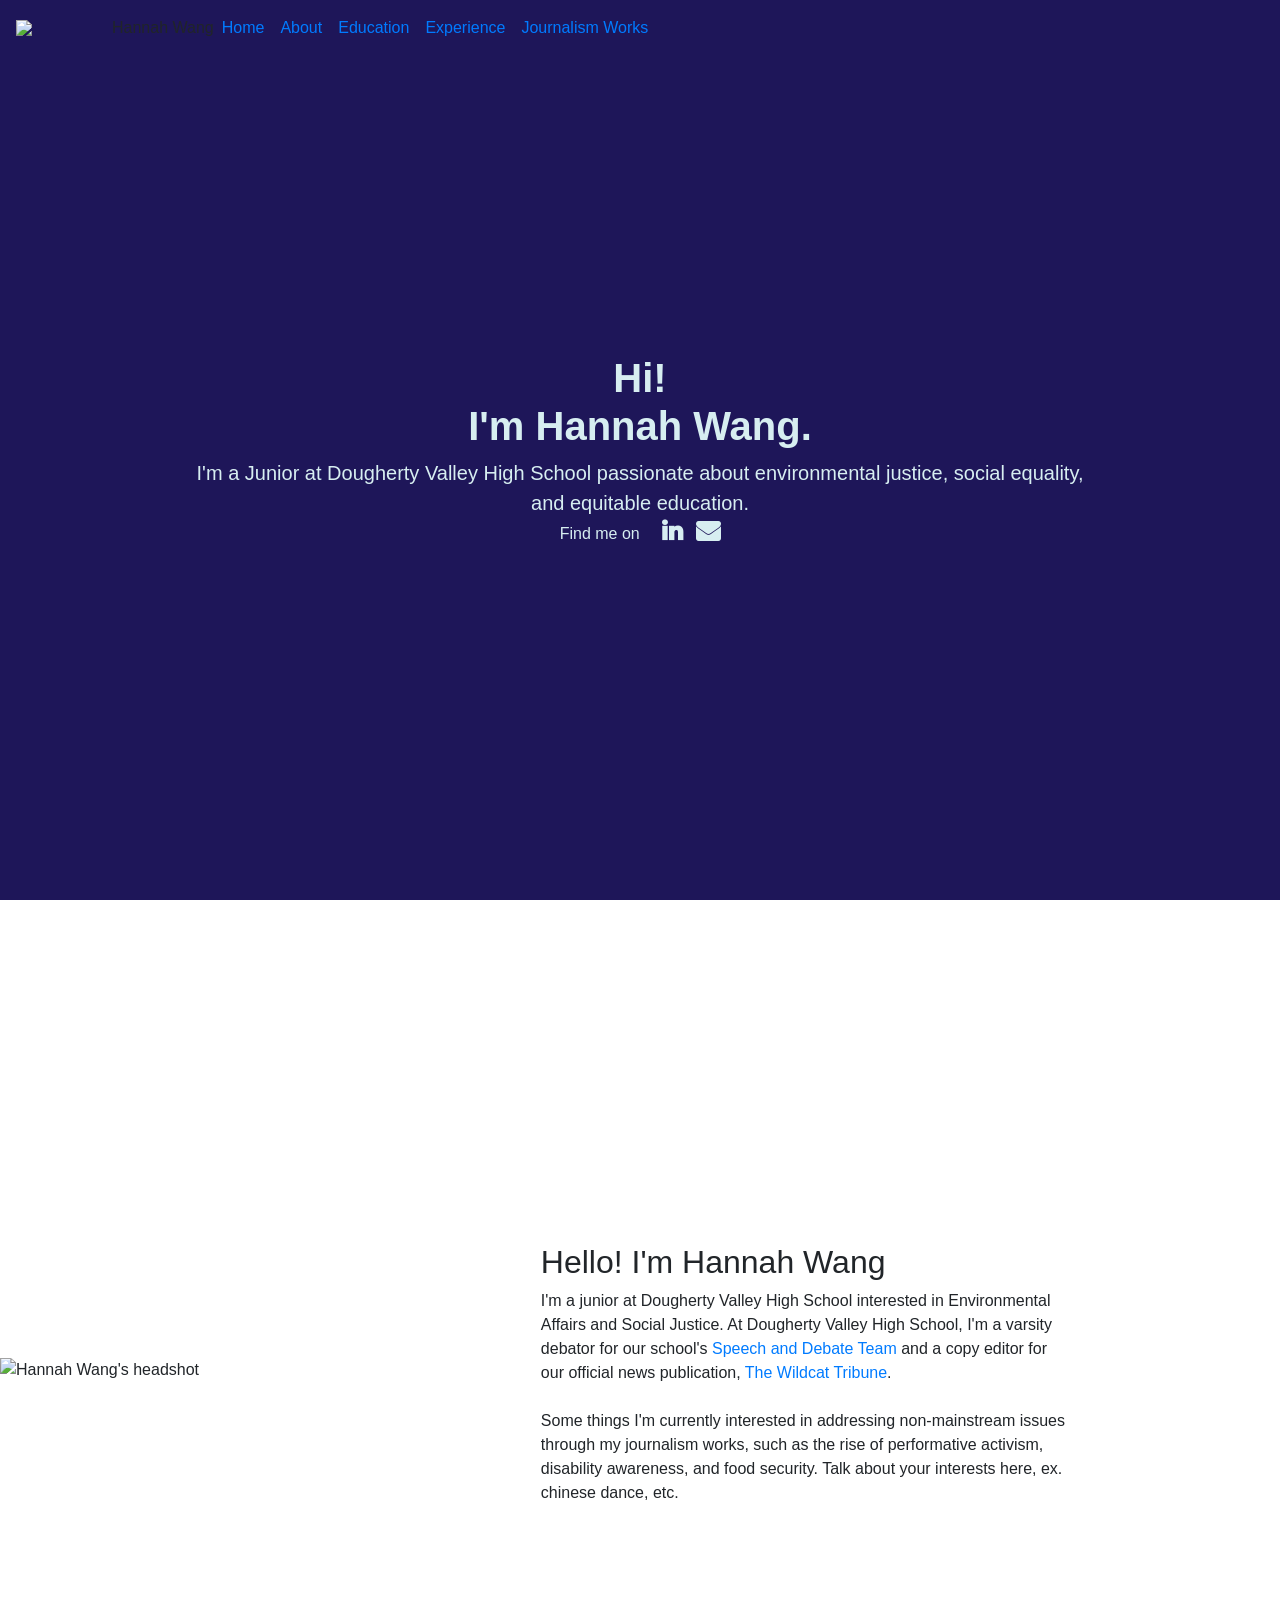
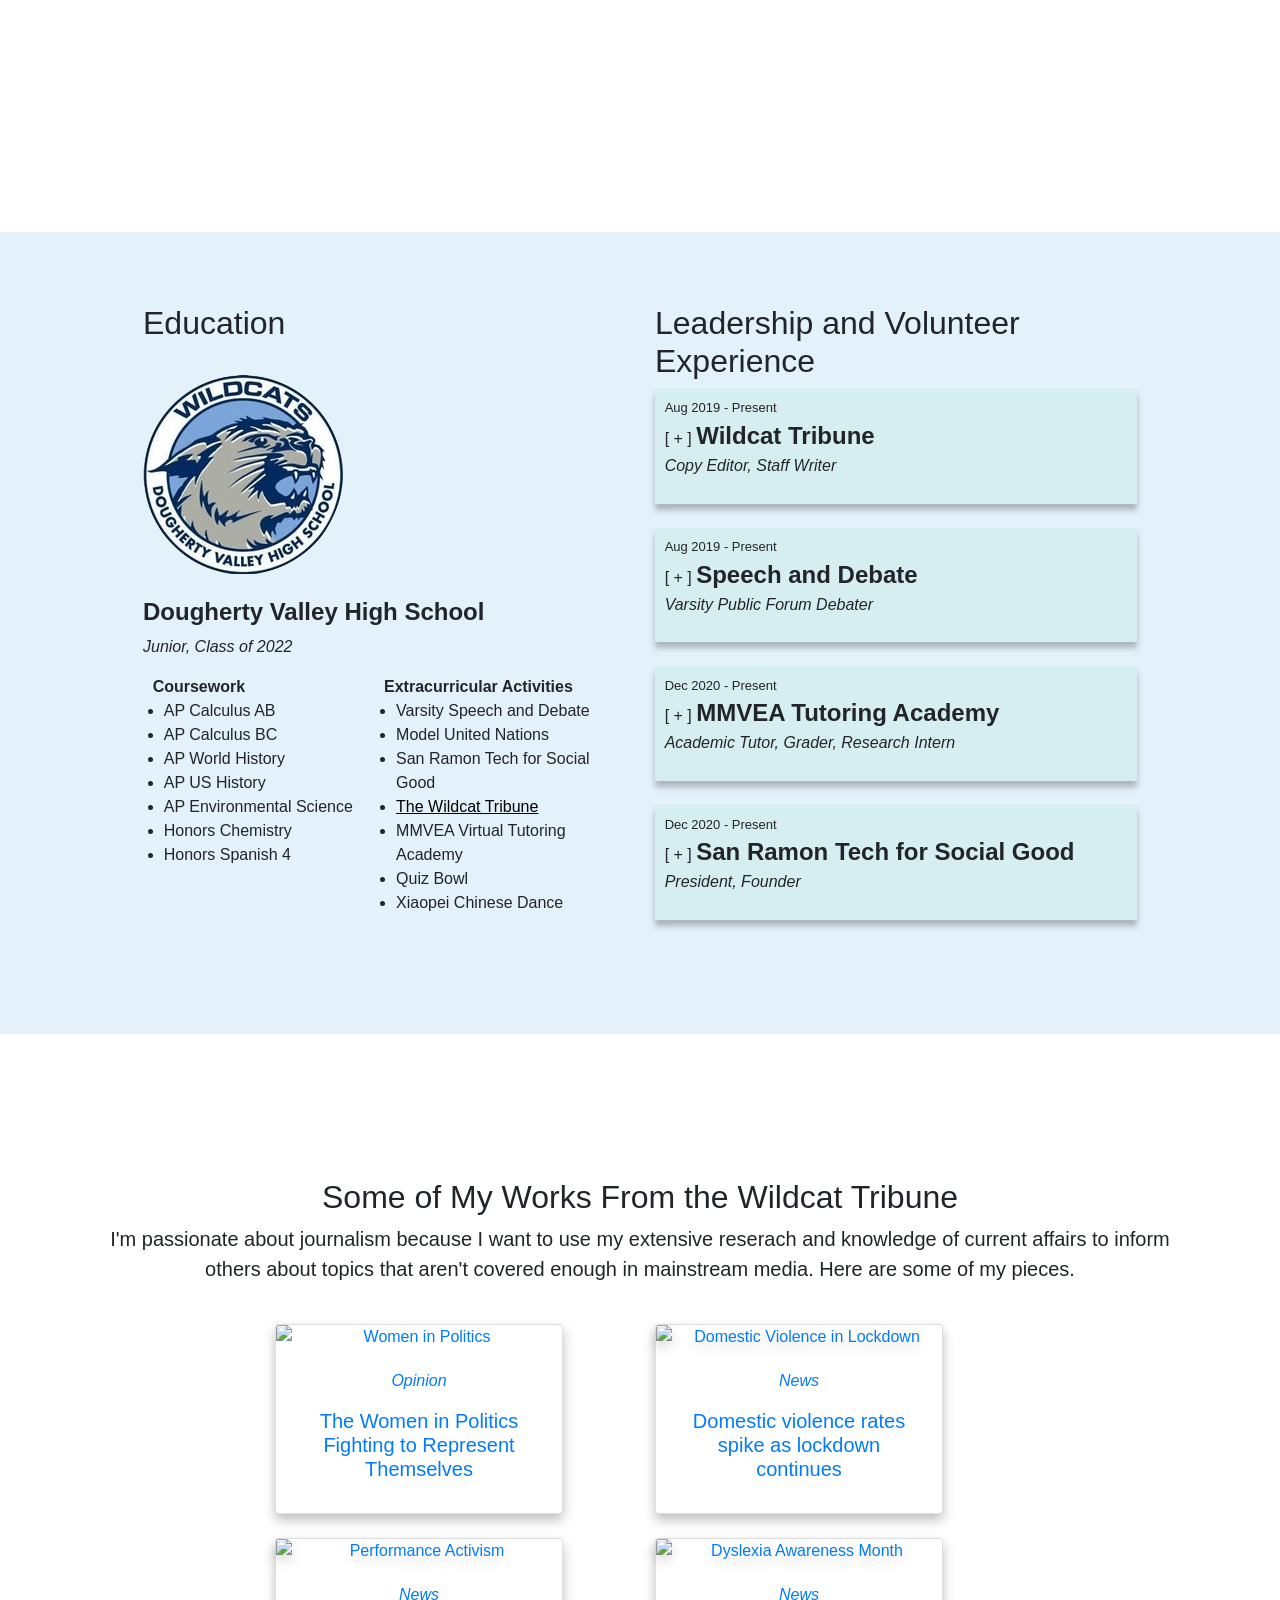
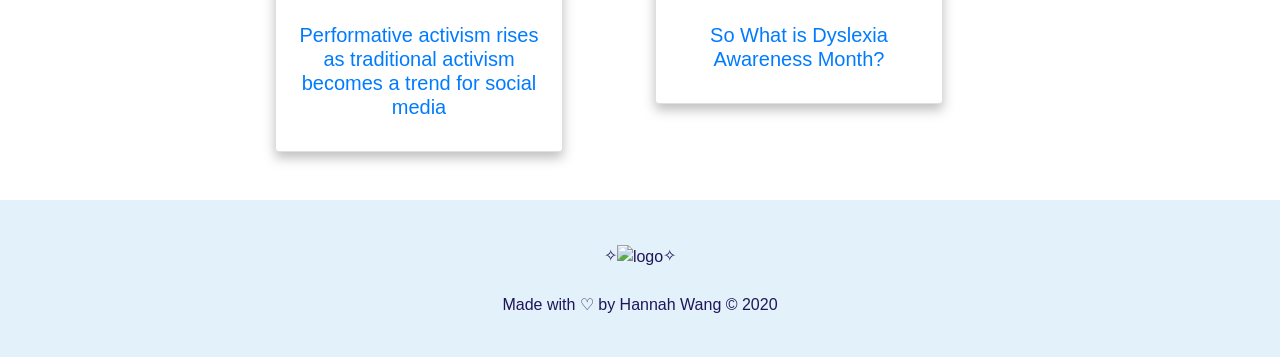
==== commit b9d6f001: "Add files via upload" ====
--- a/index.html
+++ b/index.html
@@ -15,6 +15,7 @@
 
 <!-- Font Awesome Icon Library -->
 <link rel="stylesheet" href="https://cdnjs.cloudflare.com/ajax/libs/font-awesome/4.7.0/css/font-awesome.min.css">
+<!-- <link rel="stylesheet" href="path/to/font-awesome/css/font-awesome.min.css"> -->
 
 <!-- ADD FAVICON STUFF -->
 <!-- <link rel="icon" type="image/png" href="images/cw-logo.png" sizes="196x196">
@@ -31,8 +32,8 @@
 
 <!-- Nav Bar Start -->
 <header>
-    <nav class="navbar navbar-expand-lg fixed-top navbar-light h-center nav-width">
-        <a class="navbar-brand" href="">Hannah Wang</a>
+    <nav class="navbar navbar-expand-lg fixed-top h-center nav-width">
+        <img src="logo.png" style="width: 80px"><a class="navbar-brand" href=""></a> Hannah Wang</a>
         <button class="navbar-toggler" type="button" data-toggle="collapse" data-target="#navbarNav" aria-controls="navbarNav" aria-expanded="false" aria-label="Toggle navigation">
           <span class="navbar-toggler-icon"></span>
         </button>
@@ -63,18 +64,20 @@
 <body>
     <!-- Jumbotron start -->
     <div class="jumbotron jumbotron-fluid" 
-        style=" height:100vh;
+    style=" height:100vh;
                 width: 100%;
                 display: flex;
                 text-align: center;
                 align-items: center;
-                background-color: #30394de2;
-                color: antiquewhite">
+                background-color: #1e1659;
+                color: #d7eef1">
         <div class="container">
           <h1 class="title"><b>Hi! <br>I'm Hannah Wang.</b></h1>
-          <p class="lead">
-              I'm a Junior at Dougherty Valley High School passionate about X, Y, and Z.
+          <p class="lead" style="width: 80%; margin: auto;">
+              I'm a Junior at <a href="https://www.dvhigh.net" target="_blank" style="color:#d7eef1;">Dougherty Valley High School</a> passionate about environmental justice, social equality, and equitable education.
           </p>
+          Find me on  &nbsp; &nbsp; <a href="https://www.linkedin.com/in/hannahwangg/" target="_blank"><i class="fa fa-linkedin"  style="font-size:24px; color:#d7eef1; font-weight: bold;"></i></a>
+          &nbsp; <a href="mailto:hannahywang2004@gmail.com" target="_blank" ><i class="fa fa-envelope" style="font-size: 24px; color:#d7eef1; font-weight: bold;"></i></a>
         </div>
     </div>
     <!-- Jumbotron end -->
@@ -83,29 +86,31 @@
     <div class="about h-center about-width" id="about">
         <div class="row" style="height: 100vh; display: flex; align-items: center">
             <div class="col-sm-12 col-md-5 h-center">
-                <!-- TO-DO: add headshot-->
-                <img src="" class="headshot" alt="Hannah Wang's headshot"><br><br>
-            </div>
-            <div class="col-sm-12 col-md-7 h-center justify-content-center" style="padding: 20px 10px;">
-                <span>
-                    <h2>Hello! I'm Hannah</h2>
+                <img src="headshot1.png" class="headshot" alt="Hannah Wang's headshot" style="height:415px; max-width: 100%;"><br><br>
+            </div>
+            <div class="col-sm-12 col-md-5 h-center justify-content-center" style="padding: 20px 10px;">
+                <!-- <span> -->
+                    <h2>Hello! I'm Hannah Wang</h2>
                     <p>
                         <!-- TO-DO: finish About-->
-                        I'm a junior at Dougherty Valley High School interested in Environmental Affairs and X (idk choose smthing to add here).
-                        At Dougherty, (list our your most interesting/impressive positions like S&D, MUN, Newspaper, etc.) 
+                        I'm a junior at Dougherty Valley High School interested in Environmental Affairs and Social Justice.
+                        At Dougherty Valley High School, I'm a varsity debator for our school's <a href="http://dvspeechanddebate.com/" target="_blank">Speech and Debate Team</a> and a copy editor for our official news publication, <a href="https://thewildcattribune.com/" target="_blank">The Wildcat Tribune</a>.
                         <br><br>
-                        Some things I'm currently interested in are the rise of performative activism, etc.
+                        Some things I'm currently interested in addressing non-mainstream issues through my journalism works, such as the rise of performative activism, disability awareness, and food security. 
                         Talk about your interests here, ex. chinese dance, etc.
+                        
+                        <!-- <a><i class="fa fa-instagram">Hi</i></a> -->
+
                     </p>
-                </span>
+                <!-- </span> -->
             </div>
         </div>
     </div>
     <!-- About Me end -->
 
     <!-- Edu/Experience Start -->
-    <div class="container">
-        <div class="row">
+    <div class="edu-exp-container" style="background-color:  #e3f1fa;">
+        <div class="row" style="width: 80%; margin: auto; padding-bottom: 8%">
           <div class="col-md-6 col-sm-12 h-center w-95" id="education">
             <br><br><br>
             <h2>Education</h2><br>
@@ -115,10 +120,13 @@
             <div style='float:left; width:50%; padding: 0 2%;'>
                 <b>Coursework</b>
                 <ul style="padding-left: 5%; font-size: 16px">
-                    <li>AP Environmental Science</li>
                     <li>AP Calculus AB</li>
                     <li>AP Calculus BC</li>
-                    <li>add other AP classes</li>
+                    <li>AP World History</li>
+                    <li>AP US History</li>
+                    <li>AP Environmental Science</li>
+                    <li>Honors Chemistry</li>
+                    <li>Honors Spanish 4</li>
                     <!-- TO-DO: Add stuff -->
                 </ul>
             </div>
@@ -128,8 +136,11 @@
                 <ul style="padding-left: 5%; font-size: 16px">
                     <li>Varsity Speech and Debate</li>
                     <li>Model United Nations</li>
+                    <li>San Ramon Tech for Social Good</li>
                     <li><a href="https://thewildcattribune.com/" style="text-decoration: underline; color: black">The Wildcat Tribune</a></li>
-                    <li>add other activities</li>
+                    <li>MMVEA Virtual Tutoring Academy</li>
+                    <li>Quiz Bowl</li>
+                    <li>Xiaopei Chinese Dance</li>
                     <!-- TO-DO: Add stuff -->
                 </ul>
             </div>
@@ -143,19 +154,28 @@
                      style="
                         border-radius: 0px; 
                         border: 0px; 
-                        background-color: #c5d1e1;
+                        background-color:#d7eef1;
+                        box-shadow: 0px 6px 6px rgba(0, 0, 0, 0.25);
                         padding: 2% 2%;
                         ">
-                    <span style="font-size: small">date - date</span>
+                    <span style="font-size: small">Aug 2019 - Present</span>
                     <div>
                         <span id="tribune" onclick="expandtribune()">[ + ]</span>
-                        <span style="font-size: 24px"> <b>Wildcat Tribune</b></span>
-                    </div>
-                    <p><i>Copy Editor</i></p>
-                    <p id="tribune-desc" style="display: none">
+                        <span style="font-size: 24px;"> <b>Wildcat Tribune</b></span>
+                    </div>
+                    <p><i>Copy Editor, Staff Writer</i></p>
+                    <div id="tribune-desc" style="display: none">
                         <!-- TO-DO: Add experience description -->
-                        Description, similar to resume, can go more into detail here
-                    </p>
+                        The Wildcat Tribune is the SNO distinguished and Dean Lesher awarded official news publication of Dougherty Valley High School
+                        As a staff writer, I: 
+                        <ul> 
+                            <li>Write news articles, opinion pieces, and reviews on modern and uncovered issues (ex. Disability Awareness, 5+ pieces).</li>
+                            <li>Collaborate with other staff writers and editors on a daily basis to write and edit stories.</li>
+                            <li>Interview important community figures and national organizations.</li>
+                            <li>Extensively research and investigate online and in-person for my stories.</li>
+                            <li>Collaborate with staffers of the Multimedia/Web Features team to produce exclusive features (ex. Humans of DV).</li>
+                        </ul>
+                    </div>
                 </div>
                 <br>
                 <!-- TO-DO: Experience 2 -->
@@ -163,19 +183,26 @@
                      style="
                         border-radius: 0px; 
                         border: 0px; 
-                        background-color: #c5d1e1;
+                        box-shadow: 0px 6px 6px rgba(0, 0, 0, 0.25);
+                        background-color: #d7eef1;
                         padding: 2% 2%;
                         ">
-                    <span style="font-size: small">date - date</span>
+                    <span style="font-size: small">Aug 2019 - Present</span>
                     <div>
                         <span id="two" onclick="expandtwo()">[ + ]</span>
-                        <span style="font-size: 24px"> <b>To-Do Title</b></span>
-                    </div>
-                    <p><i>To-Do Position</i></p>
-                    <p id="two-desc" style="display: none">
+                        <span style="font-size: 24px"> <b>Speech and Debate</b></span>
+                    </div>
+                    <p><i>Varsity Public Forum Debater</i></p>
+                    <div id="two-desc" style="display: none">
                         <!-- TO-DO: Add experience description -->
-                        Description, similar to resume, can go more into detail here
-                    </p>
+                    <ul>
+                        <li>Competing at notable debate tournaments on the national circuit and advancing to elimination rounds (ex. University of Pacific). </li>
+                        <li>Ranked top 15 team in the nation.</li>
+                        <li>Earning top speaker awards at national invitationals (11th, James Logan)</li>
+                        <li>Researching and debating new topics every month with connections to economics, the environment, and foreign and national policy.</li>
+                        <li>Using research to spread awareness of the world's problems in various other activities (ex. Journalism and Model United Nations).</li>
+                    </ul>    
+                </div>
                 </div>
                 <br>
                 <!-- TO-DO: Experience 3 -->
@@ -183,19 +210,22 @@
                      style="
                         border-radius: 0px; 
                         border: 0px; 
-                        background-color: #c5d1e1;
+                        box-shadow: 0px 6px 6px rgba(0, 0, 0, 0.25);
+                        background-color: #d7eef1;
                         padding: 2% 2%;
                         ">
-                    <span style="font-size: small">date - date</span>
+                    <span style="font-size: small">Dec 2020 - Present</span>
                     <div>
                         <span id="three" onclick="expandthree()">[ + ]</span>
-                        <span style="font-size: 24px"> <b>To-Do Title</b></span>
-                    </div>
-                    <p><i>To-Do Position</i></p>
-                    <p id="three-desc" style="display: none">
+                        <span style="font-size: 24px"> <b>MMVEA Tutoring Academy</b></span>
+                    </div>
+                    <p><i>Academic Tutor, Grader, Research Intern</i></p>
+                    <div id="three-desc" style="display: none">
                         <!-- TO-DO: Add experience description -->
-                        Description, similar to resume, can go more into detail here
-                    </p>
+                     MMVEA Virtual Tutoring Academy provides educational resources, lessons, and homework plans for underprivileged and disabled students all across the nation.
+                        <li>Tutors two times a week to help students develop and perfect various mathematical concepts.</li>
+                        <li>Researches different mathematical concepts and creates supplemental homework.</li>
+                    </div>
                 </div>
                 <br>
                 <!-- TO-DO: Experience 4 -->
@@ -203,31 +233,37 @@
                      style="
                         border-radius: 0px; 
                         border: 0px; 
-                        background-color: #c5d1e1;
+                        box-shadow: 0px 6px 6px rgba(0, 0, 0, 0.25);
+                        background-color: #d7eef1;
                         padding: 2% 2%;
                         ">
-                    <span style="font-size: small">date - date</span>
+                    <span style="font-size: small">Dec 2020 - Present</span>
                     <div>
                         <span id="four" onclick="expandfour()">[ + ]</span>
-                        <span style="font-size: 24px"> <b>To-Do Title </b></span>
-                    </div>
-                    <p><i>To-Do Position</i></p>
-                    <p id="four-desc" style="display: none">
+                        <span style="font-size: 24px"> <b>San Ramon Tech for Social Good</b></span>
+                    </div>
+                    <p><i>President, Founder</i></p>
+                    <div id="four-desc" style="display: none">
                         <!-- TO-DO: Add experience description -->
-                        Description, similar to resume, can go more into detail here
-                    </p>
+                    <li>Founder of the organization.</li>
+                    <li>Utilizes Canva to make attractive, marketing<a href="https://www.instagram.com/techforsocialgoodsr/" target="_blank"> social media posts.</a></li>
+                        <li>Teaches aspiring coders web development strategies and skills.</li>
+                    <li>Builds high-quality and modern technological resources for the organizations and nonprofits of the Tri-Valley community.
+                    <li>Utilizes simple HTML, CSS, and Javascript to create clean and responsive technology.</li>
+                    </div>
                 </div>
           </div>
         </div>
-      
+    </div>
     <!-- Edu/Experience end -->
     <br><br><br>
     <!-- My Work Start -->
+    <div class="container">
         <div class="works text-center h-center" id="works" >
             <br><br><br>
             <h2>Some of My Works From the Wildcat Tribune</h2>
             <p class="lead">
-                I'm passionate about journalism because I want to explore and inform people about the topics that aren't being covered enough. Here are some of my pieces.
+                I'm passionate about journalism because I want to use my extensive reserach and knowledge of current affairs to inform others about topics that aren't covered enough in mainstream media. Here are some of my pieces.
             </p>
             <br>
             <div class="row justify-content-center">
@@ -242,7 +278,7 @@
                             <div class="card-body">
                                 <p><i>Opinion</i></p>
                                 <h5 class="card-title">
-                                    The Women in Politics that are Fighting to Represent Themselves 
+                                    The Women in Politics Fighting to Represent Themselves 
                                 </h5>
                             </div>
                         </div>
@@ -279,11 +315,11 @@
                          style="width: 18em;
                                 filter: drop-shadow(0px 6px 6px rgba(0, 0, 0, 0.25));
                         ">
-                            <img src="https://thewildcattribune.com/wp-content/uploads/2021/02/50906214281_7ab40fb254_o.jpg" class="card-img-top" alt="Performance Activism" style="filter: drop-shadow(0px 6px 6px rgba(0, 0, 0, 0.15));">
+                            <img src="https://thewildcattribune.com/wp-content/uploads/2020/10/50493058587_aefa9e11bf_o.jpg" class="card-img-top" alt="Performance Activism" style="filter: drop-shadow(0px 6px 6px rgba(0, 0, 0, 0.15));">
                             <div class="card-body">
                                 <p><i>News</i></p>
                                 <h5 class="card-title">
-                                   USDA provides waivers for free school lunches: A victory for food equity
+                                    Performative activism rises as traditional activism becomes a trend for social media
                                 </h5>
                             </div>
                         </div>
@@ -317,15 +353,18 @@
     <!-- My Work End -->
     <br><br>
     <!-- Footer -->
+    <div style="background-color:  #e3f1fa; color:#1e1659; max-width: 100%; max-height: 100%; padding-top: 20px;">
     <footer class="footer">
+        <br>
         <p class="mobile" style="text-align: center; font-weight: 300;">
-            <a href="">
-                <img src="images/image.png" width="55" height="35" alt="">
+            <a href="" style="color: #1e1659;">
+                ✧<img src="logo1.png" style="width: 100px;" alt="logo">✧
             </a>
             <br><br>
             Made with ♡ by Hannah Wang &copy; 2020
-        </p>
     </footer>
+</br>
+</div>
 </body>
 
 <!-- BOOTSTRAP JS -->
@@ -333,4 +372,4 @@
 <script src="https://cdn.jsdelivr.net/npm/popper.js@1.16.0/dist/umd/popper.min.js" integrity="sha384-Q6E9RHvbIyZFJoft+2mJbHaEWldlvI9IOYy5n3zV9zzTtmI3UksdQRVvoxMfooAo" crossorigin="anonymous"></script>
 <script src="https://stackpath.bootstrapcdn.com/bootstrap/4.4.1/js/bootstrap.min.js" integrity="sha384-wfSDF2E50Y2D1uUdj0O3uMBJnjuUD4Ih7YwaYd1iqfktj0Uod8GCExl3Og8ifwB6" crossorigin="anonymous"></script>
 
-</html>
+</html>
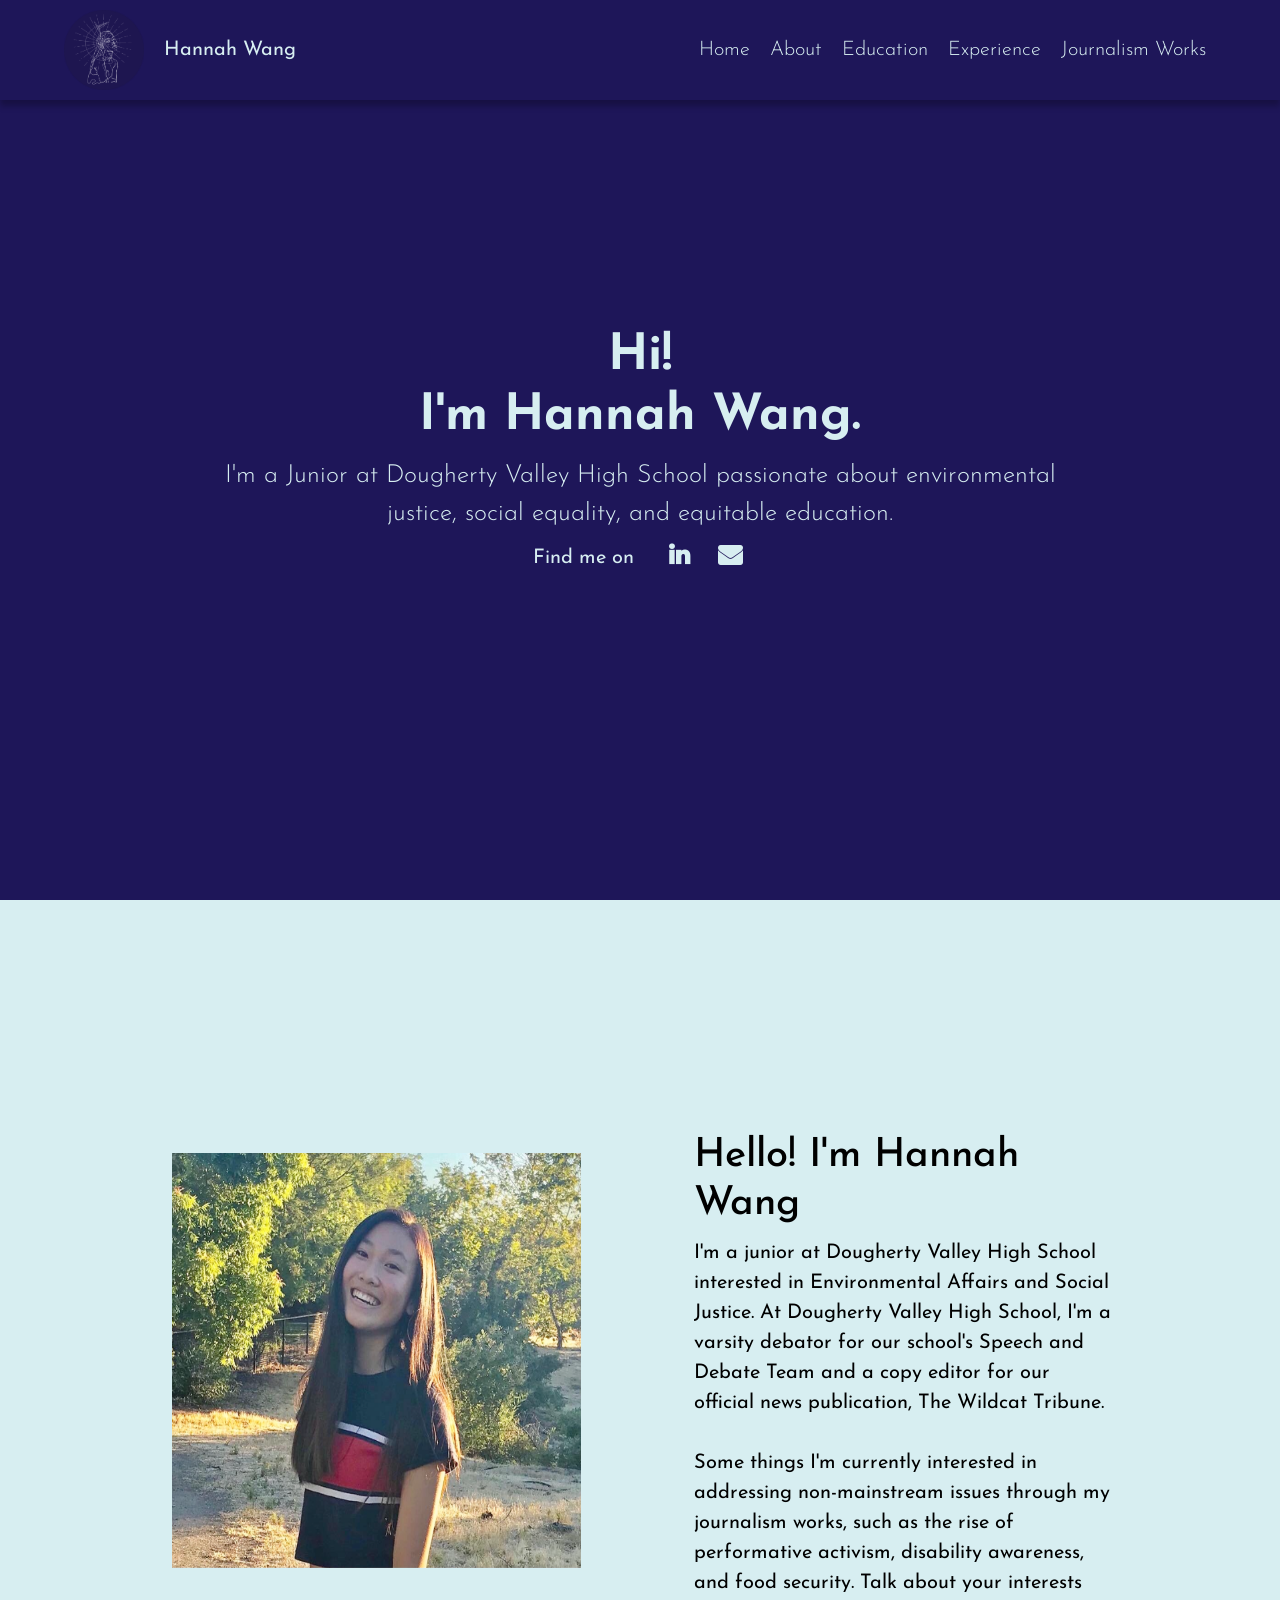
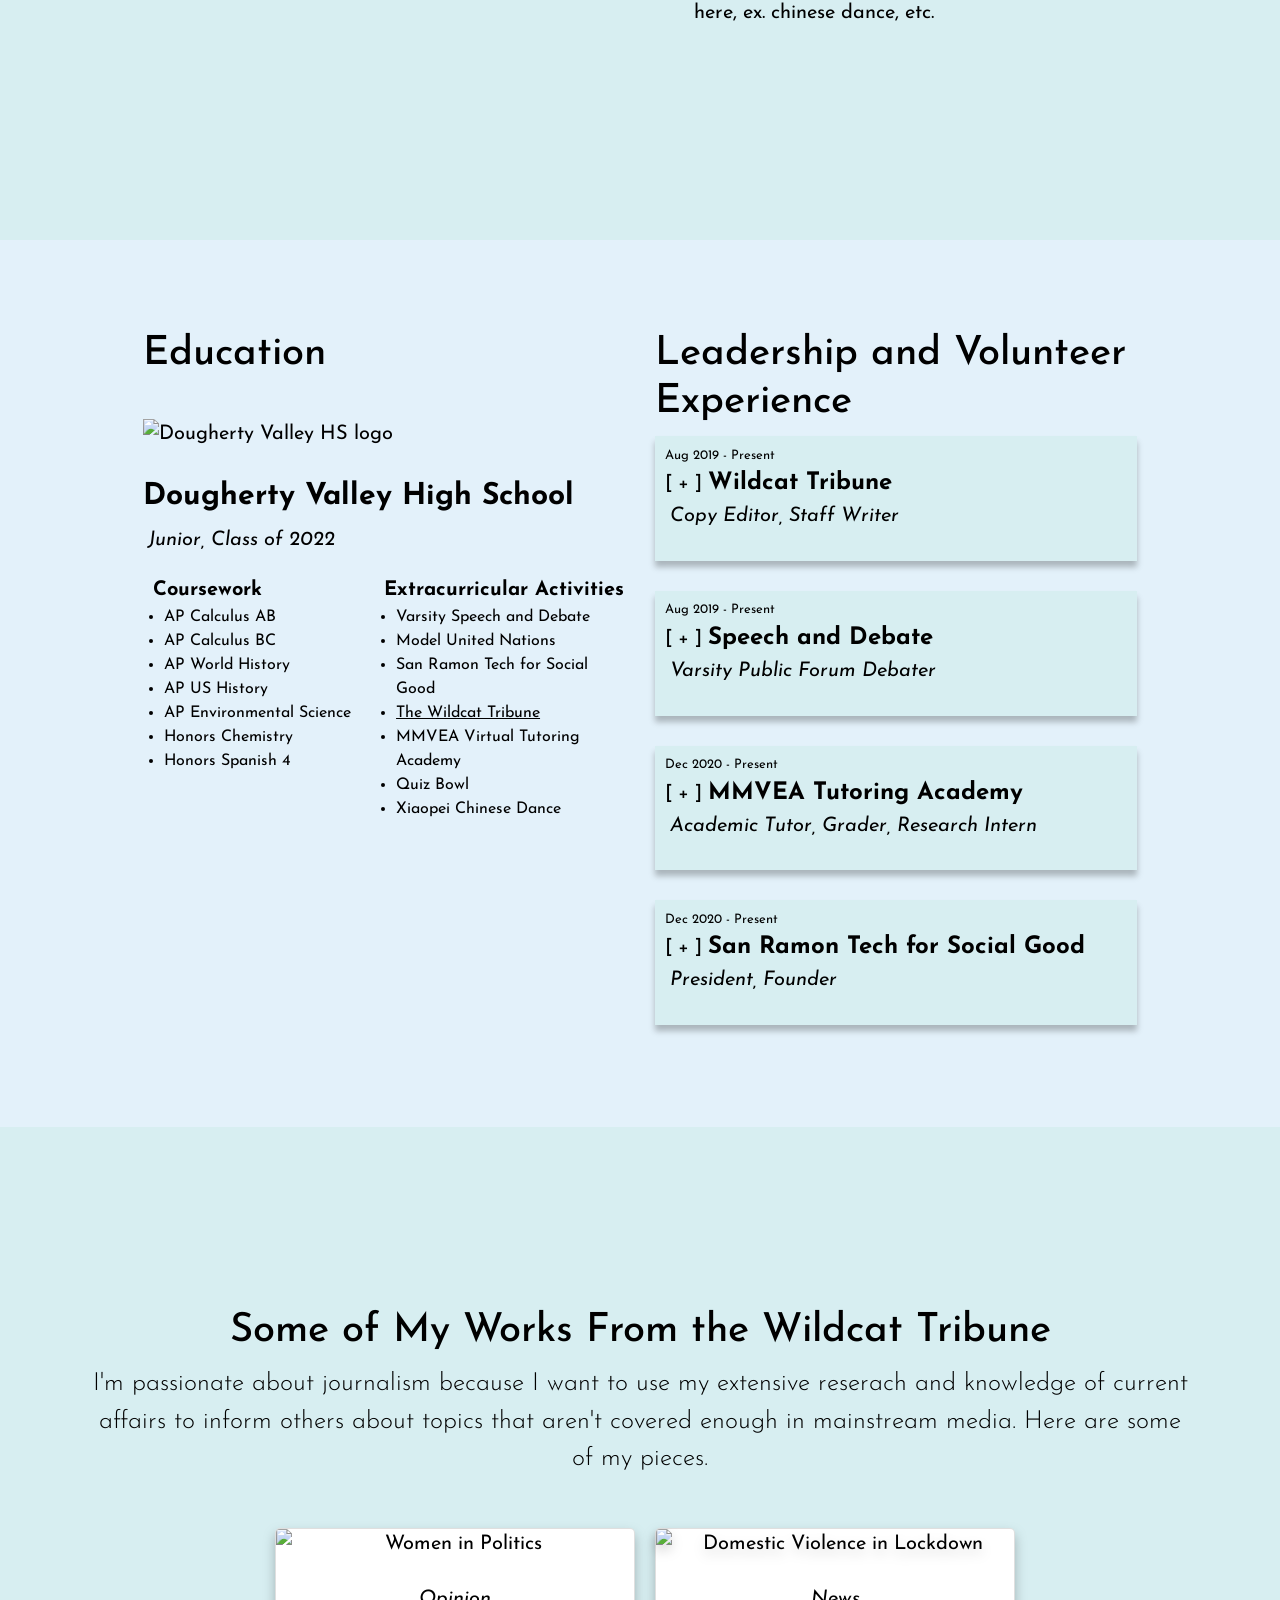
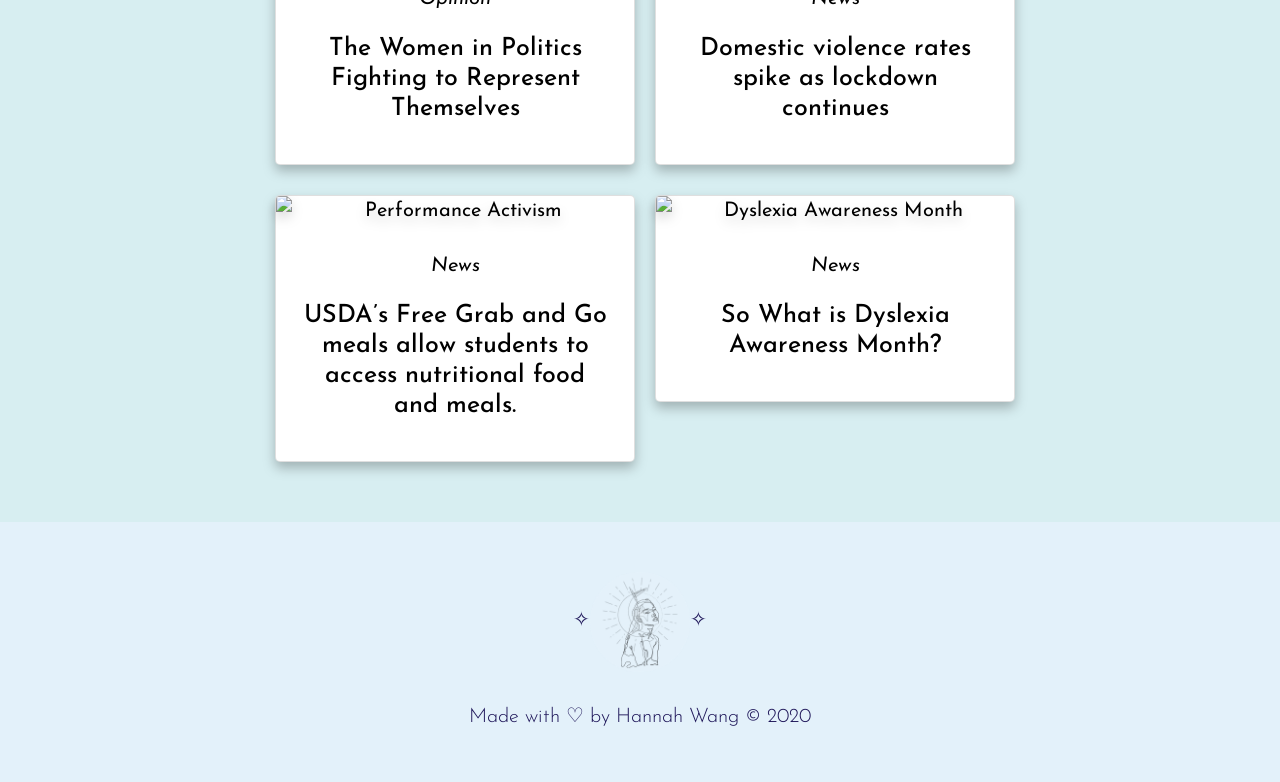
==== commit dd780a46: "Update index.html" ====
--- a/index.html
+++ b/index.html
@@ -310,16 +310,16 @@
             <!-- Performance Activism Article start -->
             <div class="row justify-content-center">
                 <div class="col-md-4">
-                    <a href="https://thewildcattribune.com/10174/news/performative-activism-rises-as-traditional-activism-becomes-a-trend-for-social-media/" target="_blank">
+                    <a href="https://thewildcattribune.com/11066/news/usda-provides-waivers-for-free-school-lunches-a-victory-for-food-equity/" target="_blank">
                         <div class="card" 
                          style="width: 18em;
                                 filter: drop-shadow(0px 6px 6px rgba(0, 0, 0, 0.25));
                         ">
-                            <img src="https://thewildcattribune.com/wp-content/uploads/2020/10/50493058587_aefa9e11bf_o.jpg" class="card-img-top" alt="Performance Activism" style="filter: drop-shadow(0px 6px 6px rgba(0, 0, 0, 0.15));">
+                            <img src="https://thewildcattribune.com/wp-content/uploads/2021/02/50906214281_7ab40fb254_o.jpg" class="card-img-top" alt="Performance Activism" style="filter: drop-shadow(0px 6px 6px rgba(0, 0, 0, 0.15));">
                             <div class="card-body">
                                 <p><i>News</i></p>
                                 <h5 class="card-title">
-                                    Performative activism rises as traditional activism becomes a trend for social media
+                                    USDA’s Free Grab and Go meals allow students to access nutritional food and meals.
                                 </h5>
                             </div>
                         </div>
@@ -372,4 +372,4 @@
 <script src="https://cdn.jsdelivr.net/npm/popper.js@1.16.0/dist/umd/popper.min.js" integrity="sha384-Q6E9RHvbIyZFJoft+2mJbHaEWldlvI9IOYy5n3zV9zzTtmI3UksdQRVvoxMfooAo" crossorigin="anonymous"></script>
 <script src="https://stackpath.bootstrapcdn.com/bootstrap/4.4.1/js/bootstrap.min.js" integrity="sha384-wfSDF2E50Y2D1uUdj0O3uMBJnjuUD4Ih7YwaYd1iqfktj0Uod8GCExl3Og8ifwB6" crossorigin="anonymous"></script>
 
-</html>+</html>
--- a/styles.css
+++ b/styles.css
@@ -0,0 +1,213 @@
+
+/* 
+*Globals 
+*/
+html,
+/* nav, */
+body {
+  background-color: #d7eef1;
+  text-shadow: none;
+  background-repeat: repeat;
+  background-size: cover;
+  color: black;
+  /* font-family: 'Poppins', sans-serif; */
+  font-family: 'Josefin Sans', sans-serif;
+  font-weight: 400;
+  font-size: 20px;
+  scroll-behavior: smooth;
+  box-shadow: 0px 6px 6px rgba(0, 0, 0, 0.25);
+}
+
+    
+}
+h1, h2, h3, h4, h5, h6 {
+    /* font-family: 'Quattrocento', serif; */
+    font-family: 'Sintony', sans-serif;
+    font-weight: 700;
+    /* text-transform: uppercase; */
+    letter-spacing: 1px;
+}
+
+.width-80 {
+    width: 80%;
+}
+
+.w-95 {
+    width: 95%;
+}
+
+.h-center {
+    margin-left: auto;
+    margin-right: auto;
+}
+
+.btn-primary {
+    /* background: #4A4C71; */
+    border-radius: 50px;
+    border: 0px;
+}
+
+.btn-text {
+    /* color: #FFF7EE; */
+    font-size: 16px;
+}
+
+.btn-primary:hover {
+    /* background: #4A4C71; */
+}
+
+.btn-text:hover {
+    text-decoration: none;
+    /* color: #FFF7EE; */
+}
+
+.btn {
+    letter-spacing: 4px;
+}
+
+ul{
+    margin-left: 0px;
+  }
+
+a {
+    text-decoration: none;
+    color: black;
+}
+
+a:hover {
+    /* text-decoration: none; */
+    color: #4A4C71;
+}
+i{
+    padding-top: 10px;
+    padding-right: 5px;
+    padding-left: 5px;
+}
+
+.fa:hover {
+    border-bottom: 4px solid #d7eef1;
+}
+
+/* 
+* NAV BAR 
+*/
+.navbar {
+    box-shadow: 0px 6px 6px rgba(0, 0, 0, 0.25);
+    background-color: #1e1659;
+    color: #d7eef1;
+}
+
+.nav-width {
+    padding-left: 5%;
+    padding-right: 5%;
+}
+.nav-right {
+    display: flex;
+    justify-content: flex-end;
+}
+
+@media screen and (max-width: 600px) {
+    .nav-right {
+        display: flex;
+        justify-content: center;
+    }
+}
+
+.nav-link {
+    color: #d7eef1;
+}
+.nav-link:hover, .nav-link:focus {
+    border-bottom: 3px
+    solid #1e1659;
+}
+
+.navbar.scrolled{
+    background-color:#cde3e6 !important;
+    transition: background-color 200ms linear;
+    color: #1e1659;
+  }
+
+.navbar.scrolled .nav-link{
+    color: #1e1659;
+}
+
+
+/* 
+* JUMBOTRON 
+*/
+.icon {
+    /* color: rgb(255,241,224); */
+    padding: 0 1%;
+}
+
+
+/* 
+* ABOUT 
+*/
+.about {
+    height: 100vh;
+    width: 100%;
+    display: flex;
+    align-items: center;
+}
+
+.resume-button {
+    position: absolute;
+    width: 200px;
+    height: 45px;
+
+
+    background: #4A4C71;
+    border-radius: 50px;
+}
+
+.about-width {
+    width: 80%;
+}
+
+.headshot {
+    width: 100%;
+    display: flex;
+    justify-content: center;
+    align-items: center;
+}
+
+@media screen and (max-width: 600px) {
+    /* Place the timelime to the left */
+    .about {
+        height: 100%;
+        font-size: 16px;
+        width: 90%;
+    }
+
+    .headshot {
+        width: 90vw;
+    }
+
+a:hover, a:focus {
+    border-bottom: 3px solid #1e1659;
+    color:#d7eef1;
+}
+/*
+* Education/Experience
+*/
+.exp-card {
+    border-radius: 0px;
+    background-color: antiquewhite;
+    width: 100%;
+    height: 100%;
+    border: 1px solid black;
+}
+
+/*
+* Education/Experience
+*/
+.works {
+    height: 100vh;
+    padding: 5% 0;
+}
+
+.edu-exp-container {
+    background-color: white;
+    width: 100%;
+}
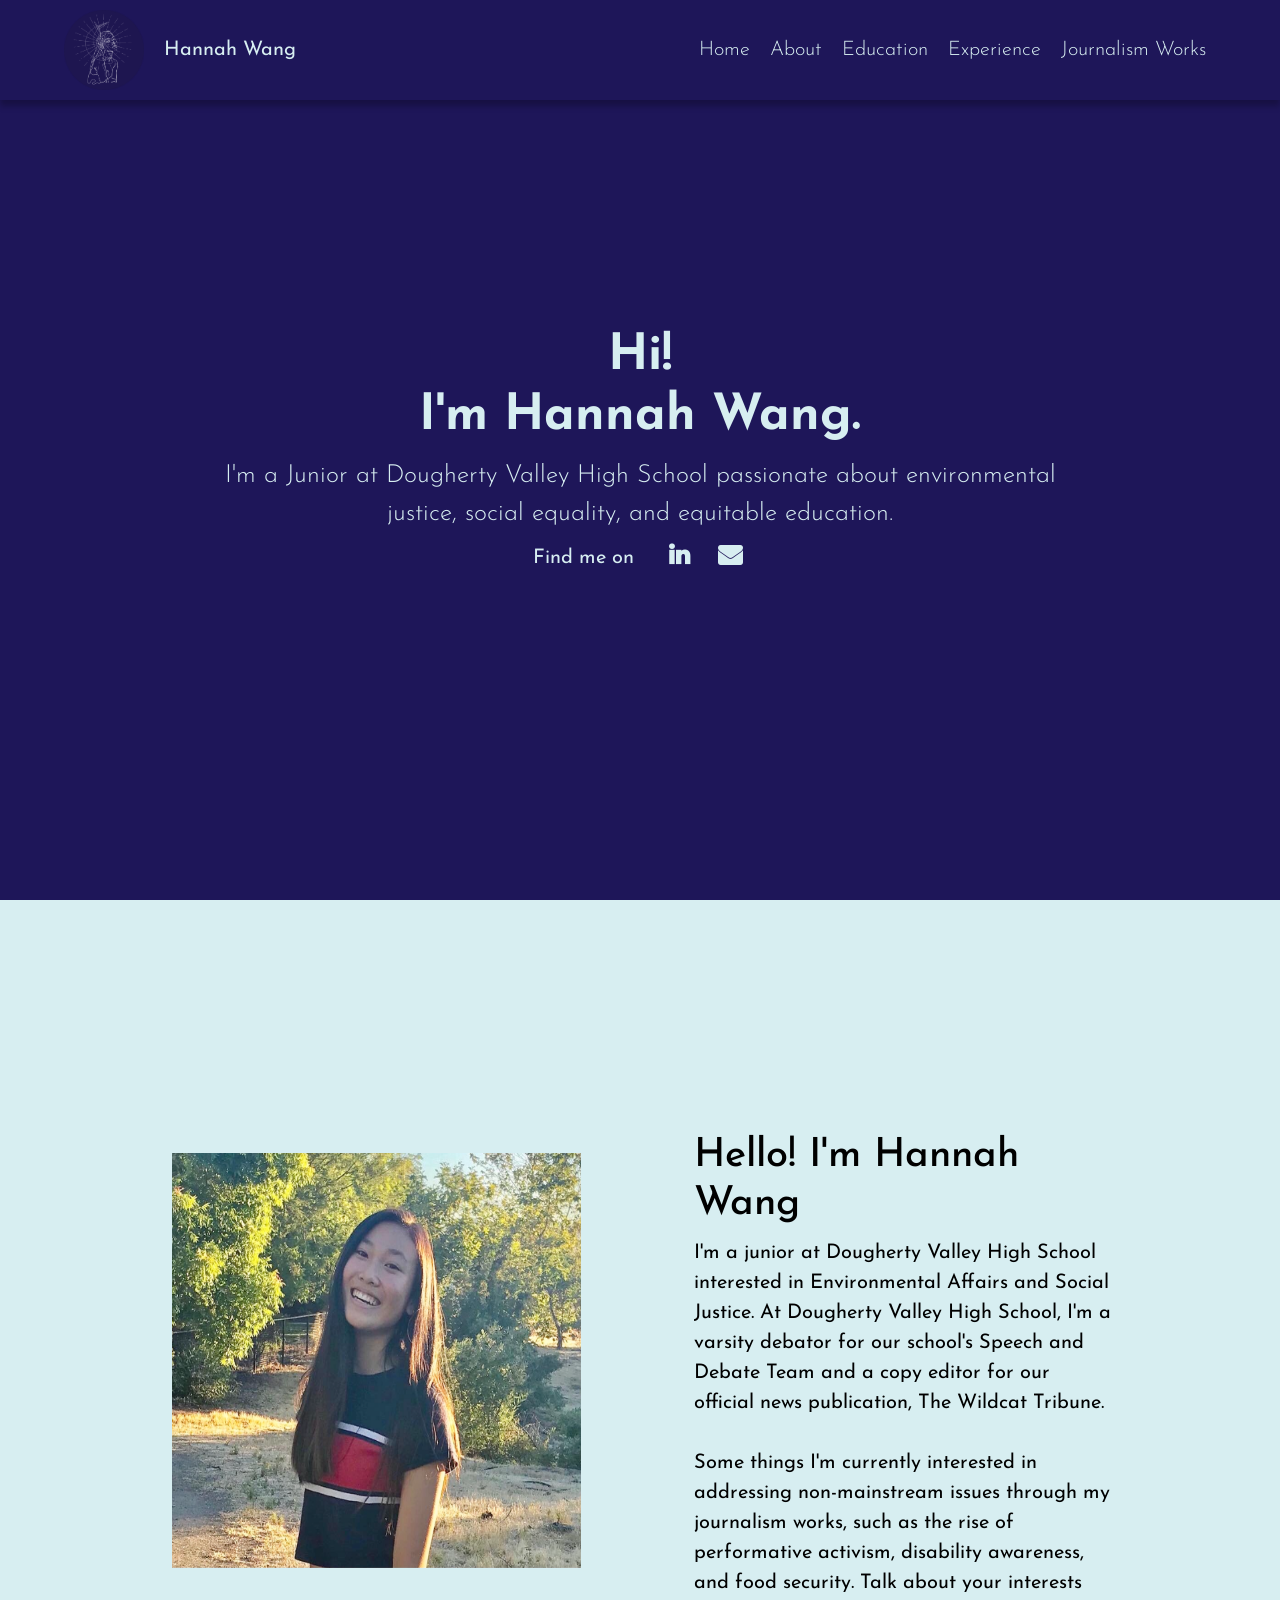
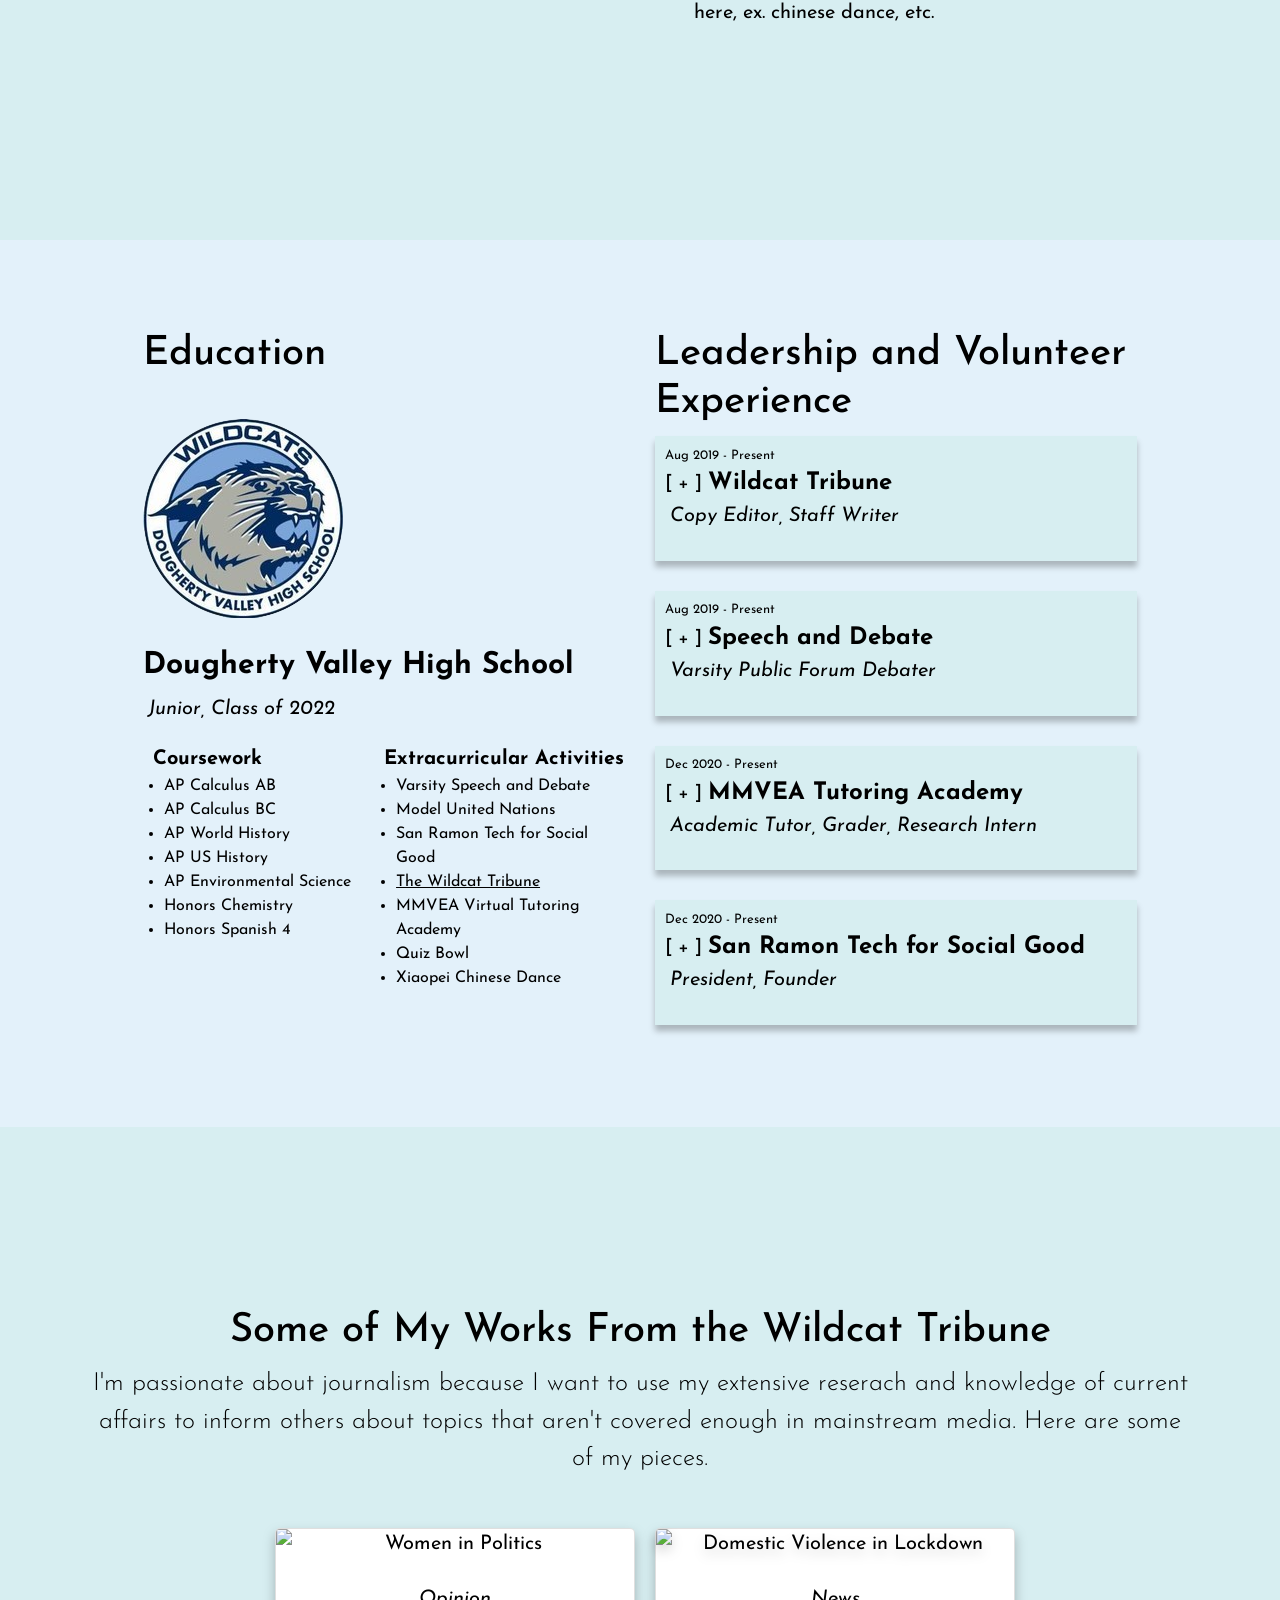
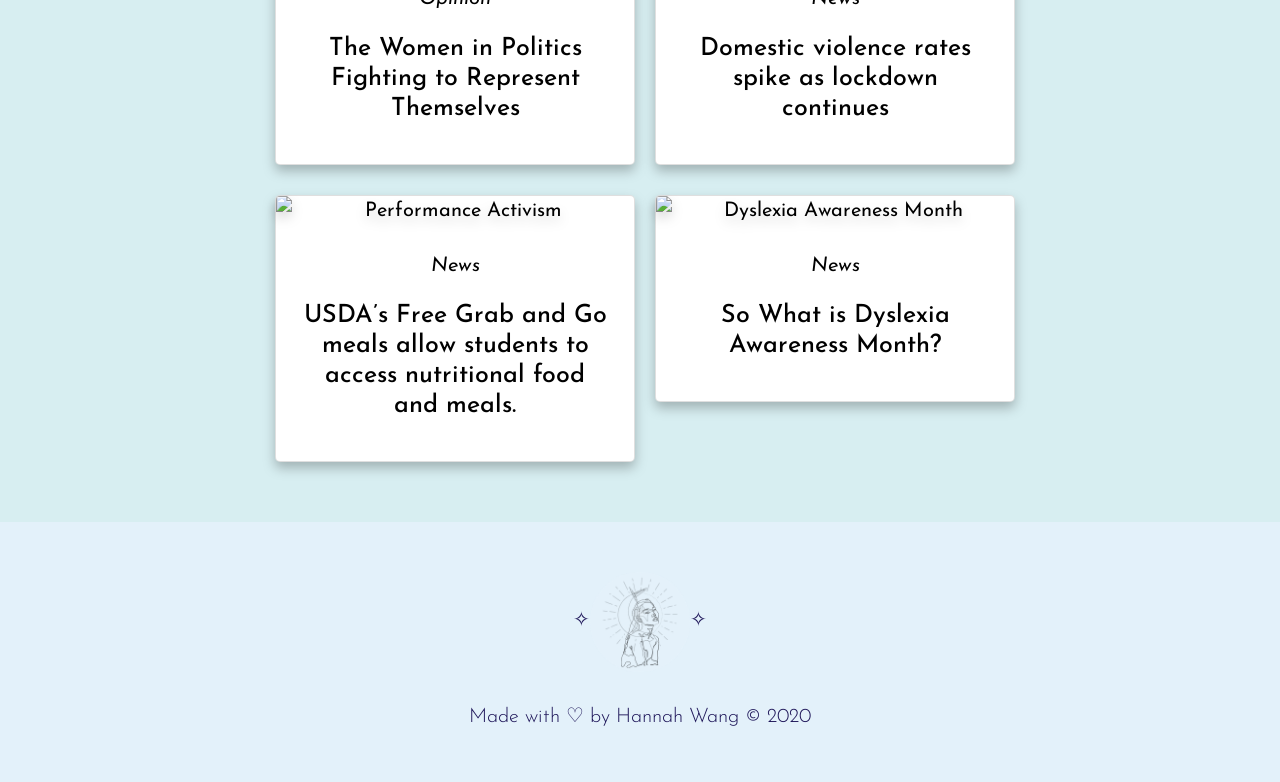
==== commit d5609cf6: "Update index.html" ====
--- a/index.html
+++ b/index.html
@@ -114,7 +114,7 @@
           <div class="col-md-6 col-sm-12 h-center w-95" id="education">
             <br><br><br>
             <h2>Education</h2><br>
-            <img src="images/dv-logo.png" alt="Dougherty Valley HS logo"><br><br>
+            <img src="dv-logo.png" alt="Dougherty Valley HS logo"><br><br>
             <h4><b>Dougherty Valley High School</b></h4>
             <p><i>Junior, Class of 2022</i></p>
             <div style='float:left; width:50%; padding: 0 2%;'>
